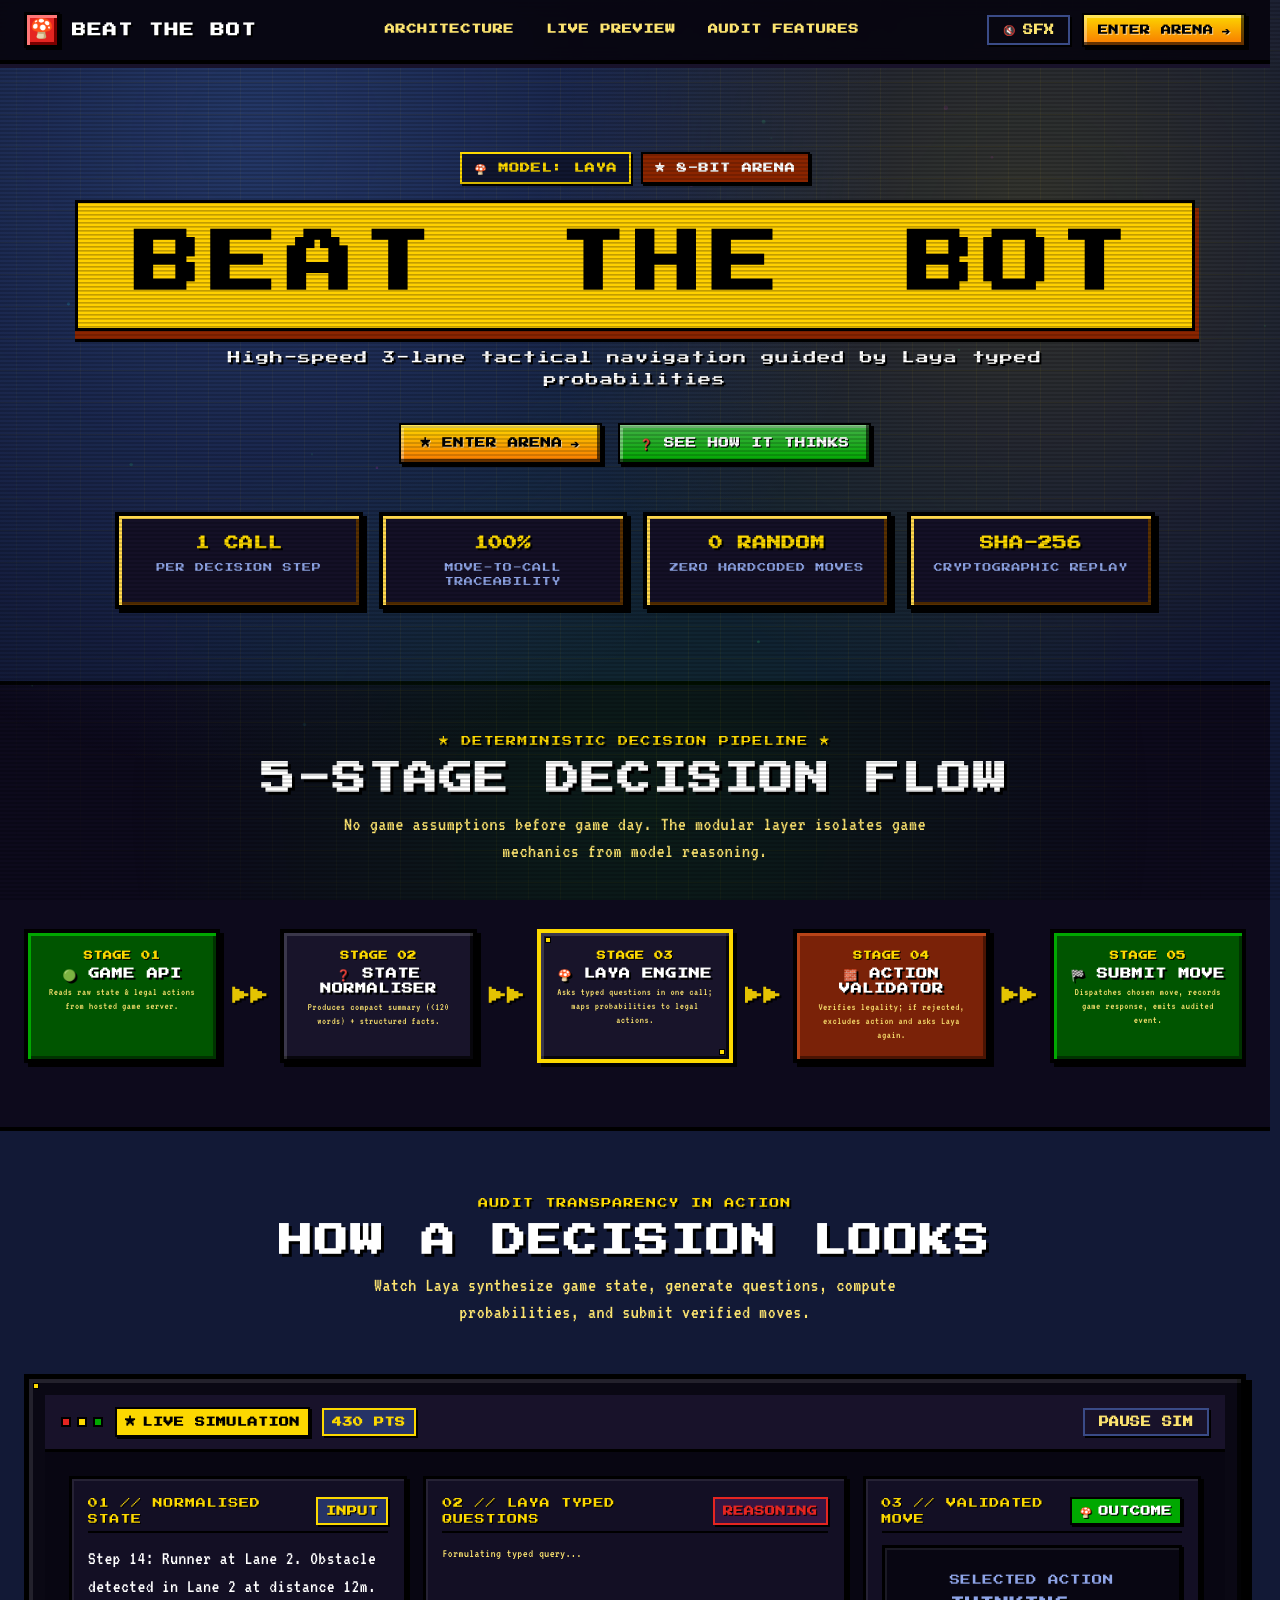
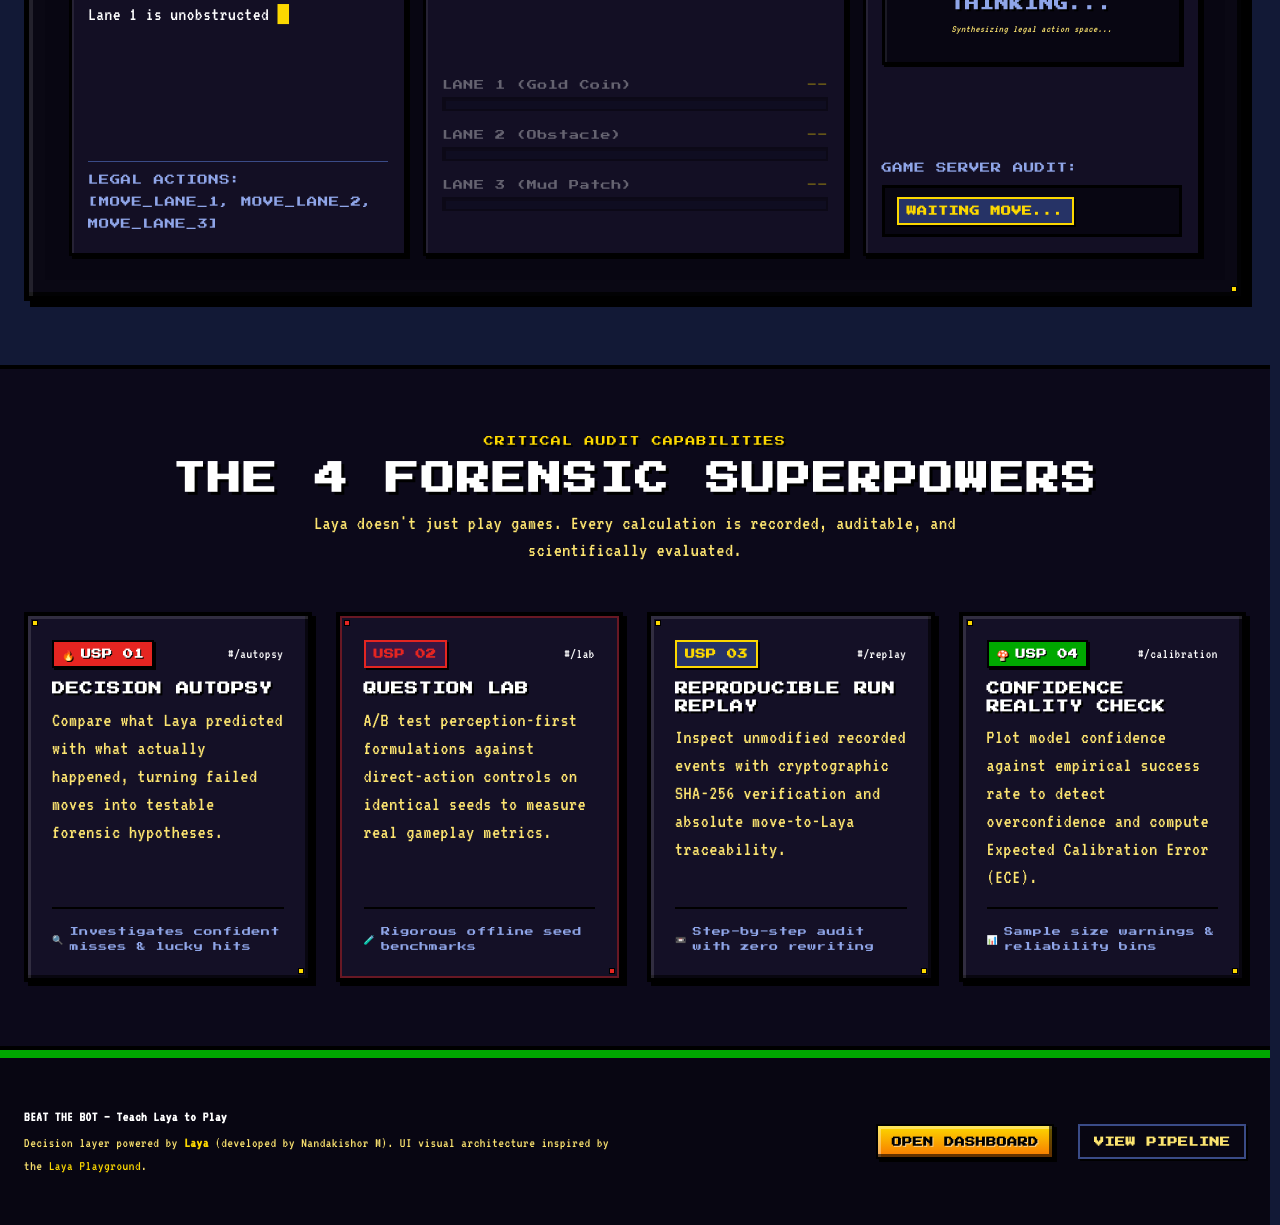
==== web/index.html @ 0389d8de "feat: add base styles, landing page layout, and visual effects for Genesis 2026 web UI" ====
<!DOCTYPE html>
<html lang="en">
<head>
  <meta charset="UTF-8">
  <meta name="viewport" content="width=device-width, initial-scale=1.0">
  <meta name="description" content="Beat the Bot: Teach Laya to play hosted games. Every move logged. Every decision visible. Deterministic audit layer for hackathon autonomous gaming.">
  <title>BEAT THE BOT — Teach Laya to Play</title>
  <link rel="stylesheet" href="css/tokens.css">
  <link rel="stylesheet" href="css/base.css">
  <link rel="stylesheet" href="css/components.css">
  <link rel="stylesheet" href="css/landing.css">
</head>
<body>
  <!-- Ambient Cyber Overlays -->
  <div class="bg-grid" aria-hidden="true"></div>
  <div class="bg-ambient" aria-hidden="true"></div>
  <div class="scanlines" aria-hidden="true"></div>

  <!-- Header / Navigation -->
  <header class="site-header">
    <div class="container nav-container">
      <a href="index.html" class="brand-logo" aria-label="Beat the Bot Home">
        <span class="brand-icon" aria-hidden="true">🍄</span>
        <span class="brand-title">BEAT THE BOT</span>
      </a>

      <nav aria-label="Main Navigation">
        <ul class="nav-links">
          <li><a href="#pipeline" class="nav-link">Architecture</a></li>
          <li><a href="#preview" class="nav-link">Live Preview</a></li>
          <li><a href="#usps" class="nav-link">Audit Features</a></li>
        </ul>
      </nav>

      <div style="display: flex; align-items: center; gap: var(--space-sm);">
        <button id="btn-sound-toggle-landing" class="btn btn-ghost btn-sm" aria-label="Toggle 8-bit sound" title="Toggle Mario 8-bit sound">
          <span id="sound-landing-icon">🔇</span>
          <span id="sound-landing-label">SFX</span>
        </button>
        <a href="dashboard.html" class="btn btn-primary btn-sm" id="btn-header-arena">
          <span>ENTER ARENA</span>
          <span aria-hidden="true">➔</span>
        </a>
      </div>
    </div>
  </header>

  <main>
    <!-- Hero Section -->
    <section class="hero container" aria-labelledby="hero-heading">
      <div class="hero-meta-badge">
        <span class="hero-badge hero-badge-model">🍄 MODEL: LAYA</span>
        <span class="hero-badge hero-badge-arena">★ 8-BIT ARENA</span>
      </div>

      <div class="hero-banner-wrapper">
        <h1 id="hero-heading" class="hero-title-banner">BEAT THE BOT</h1>
      </div>
      <p class="hero-tagline">
        High-speed 3-lane tactical navigation guided by Laya typed probabilities
      </p>

      <div class="hero-actions">
        <a href="dashboard.html" class="btn btn-primary btn-lg" id="btn-hero-arena">
          <span>★ ENTER ARENA</span>
          <span aria-hidden="true">➔</span>
        </a>
        <a href="#preview" class="btn btn-secondary btn-lg" id="btn-hero-preview">
          <span>❓ SEE HOW IT THINKS</span>
        </a>
      </div>

      <!-- Quick Stats Ticker -->
      <div class="stats-strip" aria-label="System Guarantees">
        <div class="stat-item">
          <div class="stat-value">1 CALL</div>
          <div class="stat-label">Per Decision Step</div>
        </div>
        <div class="stat-item">
          <div class="stat-value">100%</div>
          <div class="stat-label">Move-to-Call Traceability</div>
        </div>
        <div class="stat-item">
          <div class="stat-value">0 RANDOM</div>
          <div class="stat-label">Zero Hardcoded Moves</div>
        </div>
        <div class="stat-item">
          <div class="stat-value">SHA-256</div>
          <div class="stat-label">Cryptographic Replay</div>
        </div>
      </div>
    </section>

    <!-- Pipeline Strip Section -->
    <section id="pipeline" class="pipeline-section" aria-labelledby="pipeline-heading">
      <div class="container">
        <div class="section-header">
          <div class="section-tag">★ DETERMINISTIC DECISION PIPELINE ★</div>
          <h2 id="pipeline-heading" class="section-title">5-STAGE DECISION FLOW</h2>
          <p class="section-desc">
            No game assumptions before game day. The modular layer isolates game mechanics from model reasoning.
          </p>
        </div>

        <div class="pipeline-strip" role="list" aria-label="Pipeline Stages">
          <!-- Stage 1 -->
          <div class="pipeline-node card-pipe" role="listitem">
            <span class="pipeline-node-num">STAGE 01</span>
            <h3 class="pipeline-node-title">🟢 Game API</h3>
            <p class="pipeline-node-desc">Reads raw state &amp; legal actions from hosted game server.</p>
          </div>

          <div class="pipeline-arrow" aria-hidden="true">▶▶</div>

          <!-- Stage 2 -->
          <div class="pipeline-node" role="listitem">
            <span class="pipeline-node-num">STAGE 02</span>
            <h3 class="pipeline-node-title">❓ State Normaliser</h3>
            <p class="pipeline-node-desc">Produces compact summary (&lt;120 words) + structured facts.</p>
          </div>

          <div class="pipeline-arrow" aria-hidden="true">▶▶</div>

          <!-- Stage 3 -->
          <div class="pipeline-node hud-card" style="border-color: var(--mario-yellow);" role="listitem">
            <span class="pipeline-node-num" style="color: var(--mario-yellow);">STAGE 03</span>
            <h3 class="pipeline-node-title">🍄 Laya Engine</h3>
            <p class="pipeline-node-desc">Asks typed questions in one call; maps probabilities to legal actions.</p>
          </div>

          <div class="pipeline-arrow" aria-hidden="true">▶▶</div>

          <!-- Stage 4 -->
          <div class="pipeline-node card-brick" role="listitem">
            <span class="pipeline-node-num">STAGE 04</span>
            <h3 class="pipeline-node-title">🧱 Action Validator</h3>
            <p class="pipeline-node-desc">Verifies legality; if rejected, excludes action and asks Laya again.</p>
          </div>

          <div class="pipeline-arrow" aria-hidden="true">▶▶</div>

          <!-- Stage 5 -->
          <div class="pipeline-node card-pipe" role="listitem">
            <span class="pipeline-node-num">STAGE 05</span>
            <h3 class="pipeline-node-title">🏁 Submit Move</h3>
            <p class="pipeline-node-desc">Dispatches chosen move, records game response, emits audited event.</p>
          </div>
        </div>
      </div>
    </section>

    <!-- "How a Decision Looks" Preview Section -->
    <section id="preview" class="preview-section container" aria-labelledby="preview-heading">
      <div class="section-header">
        <div class="section-tag">AUDIT TRANSPARENCY IN ACTION</div>
        <h2 id="preview-heading" class="section-title">HOW A DECISION LOOKS</h2>
        <p class="section-desc">
          Watch Laya synthesize game state, generate questions, compute probabilities, and submit verified moves.
        </p>
      </div>

      <div class="preview-console hud-card">
        <!-- Top status bar -->
        <div class="preview-topbar">
          <div class="preview-indicators">
            <div class="console-dots" aria-hidden="true">
              <span class="console-dot red"></span>
              <span class="console-dot amber"></span>
              <span class="console-dot green"></span>
            </div>
            <span class="badge badge-live">LIVE SIMULATION</span>
            <span class="badge badge-cyan" id="sim-score-counter">430 PTS</span>
          </div>

          <button id="sim-play-pause-btn" class="btn btn-ghost btn-sm" aria-label="Toggle simulation playback">
            PAUSE SIM
          </button>
        </div>

        <!-- 3-Column Decision Viewer -->
        <div class="preview-grid">
          <!-- Col 1: State -->
          <div class="preview-col">
            <div class="preview-col-title">
              <span>01 // NORMALISED STATE</span>
              <span class="badge badge-cyan">INPUT</span>
            </div>
            <div id="sim-state-text" class="preview-state-text">
              Loading scenario facts...
            </div>
            <div style="margin-top: auto; padding-top: var(--space-xs); border-top: 1px solid var(--border-subtle);">
              <span style="font-size: var(--text-xs); color: var(--text-muted); font-family: var(--font-mono);">
                LEGAL ACTIONS: [MOVE_LANE_1, MOVE_LANE_2, MOVE_LANE_3]
              </span>
            </div>
          </div>

          <!-- Col 2: Questions & Probabilities -->
          <div class="preview-col">
            <div class="preview-col-title">
              <span>02 // LAYA TYPED QUESTIONS</span>
              <span class="badge" style="background: rgba(255, 61, 242, 0.15); color: var(--neon-magenta); border-color: var(--neon-magenta);">REASONING</span>
            </div>
            <div id="sim-question-area" class="preview-questions-area">
              <div style="color: var(--text-secondary); font-size: var(--text-sm);">
                Formulating typed query...
              </div>
            </div>
            <div id="sim-options-container" style="display: flex; flex-direction: column; gap: var(--space-xs); margin-top: auto;">
              <!-- Probability bars populated via fx.js -->
            </div>
          </div>

          <!-- Col 3: Selected Action & Outcome -->
          <div class="preview-col">
            <div class="preview-col-title">
              <span>03 // VALIDATED MOVE</span>
              <span class="badge badge-good">OUTCOME</span>
            </div>

            <div class="preview-action-box">
              <div style="font-size: var(--text-xs); color: var(--text-muted); font-family: var(--font-mono); margin-bottom: 4px;">
                SELECTED ACTION
              </div>
              <div id="sim-decision-name" class="preview-action-name">
                THINKING...
              </div>
              <div id="sim-reason-text" class="preview-reason">
                Awaiting model evaluation...
              </div>
            </div>

            <div style="margin-top: auto; display: flex; flex-direction: column; gap: var(--space-xs);">
              <div style="font-size: var(--text-xs); color: var(--text-muted); font-family: var(--font-mono);">
                GAME SERVER AUDIT:
              </div>
              <div id="sim-response-box" class="preview-response-box">
                <span class="badge badge-cyan">WAITING MOVE...</span>
              </div>
            </div>
          </div>
        </div>
      </div>
    </section>

    <!-- Required USPs Section (4 Distinct Cards) -->
    <section id="usps" class="usp-section container" aria-labelledby="usps-heading">
      <div class="section-header">
        <div class="section-tag">CRITICAL AUDIT CAPABILITIES</div>
        <h2 id="usps-heading" class="section-title">THE 4 FORENSIC SUPERPOWERS</h2>
        <p class="section-desc">
          Laya doesn't just play games. Every calculation is recorded, auditable, and scientifically evaluated.
        </p>
      </div>

      <div class="usp-grid">
        <!-- USP 1: Decision Autopsy -->
        <article class="hud-card card-interactive usp-card">
          <div class="usp-card-top">
            <div class="usp-badge-row">
              <span class="badge badge-bad">USP 01</span>
              <span class="kbd">#/autopsy</span>
            </div>
            <h3 class="usp-title">Decision Autopsy</h3>
            <p class="usp-sentence">
              Compare what Laya predicted with what actually happened, turning failed moves into testable forensic hypotheses.
            </p>
          </div>
          <div class="usp-card-footer">
            <span aria-hidden="true">🔍</span>
            <span>Investigates confident misses &amp; lucky hits</span>
          </div>
        </article>

        <!-- USP 2: Question Lab -->
        <article class="hud-card card-interactive usp-card card-magenta">
          <div class="usp-card-top">
            <div class="usp-badge-row">
              <span class="badge" style="background: rgba(255, 61, 242, 0.15); color: var(--neon-magenta); border-color: var(--neon-magenta);">USP 02</span>
              <span class="kbd">#/lab</span>
            </div>
            <h3 class="usp-title">Question Lab</h3>
            <p class="usp-sentence">
              A/B test perception-first formulations against direct-action controls on identical seeds to measure real gameplay metrics.
            </p>
          </div>
          <div class="usp-card-footer">
            <span aria-hidden="true">🧪</span>
            <span>Rigorous offline seed benchmarks</span>
          </div>
        </article>

        <!-- USP 3: Reproducible Run Replay -->
        <article class="hud-card card-interactive usp-card">
          <div class="usp-card-top">
            <div class="usp-badge-row">
              <span class="badge badge-cyan">USP 03</span>
              <span class="kbd">#/replay</span>
            </div>
            <h3 class="usp-title">Reproducible Run Replay</h3>
            <p class="usp-sentence">
              Inspect unmodified recorded events with cryptographic SHA-256 verification and absolute move-to-Laya traceability.
            </p>
          </div>
          <div class="usp-card-footer">
            <span aria-hidden="true">📼</span>
            <span>Step-by-step audit with zero rewriting</span>
          </div>
        </article>

        <!-- USP 4: Confidence Reality Check -->
        <article class="hud-card card-interactive usp-card">
          <div class="usp-card-top">
            <div class="usp-badge-row">
              <span class="badge badge-good">USP 04</span>
              <span class="kbd">#/calibration</span>
            </div>
            <h3 class="usp-title">Confidence Reality Check</h3>
            <p class="usp-sentence">
              Plot model confidence against empirical success rate to detect overconfidence and compute Expected Calibration Error (ECE).
            </p>
          </div>
          <div class="usp-card-footer">
            <span aria-hidden="true">📊</span>
            <span>Sample size warnings &amp; reliability bins</span>
          </div>
        </article>
      </div>
    </section>


  </main>

  <!-- Footer -->
  <footer class="site-footer">
    <div class="container footer-content">
      <div class="footer-credits">
        <p style="margin-bottom: 4px; color: var(--text-primary); font-weight: 600;">
          BEAT THE BOT — Teach Laya to Play
        </p>
        <p style="margin-bottom: 0;">
          Decision layer powered by <strong>Laya</strong> (developed by Nandakishor M). 
          UI visual architecture inspired by the <a href="https://brainfunctioncollapse.com/laya" target="_blank" rel="noopener noreferrer">Laya Playground</a>.
        </p>
      </div>

      <div class="footer-links">
        <a href="dashboard.html" class="btn btn-primary btn-sm">OPEN DASHBOARD</a>
        <a href="#pipeline" class="btn btn-ghost btn-sm">VIEW PIPELINE</a>
      </div>
    </div>
  </footer>

  <!-- Script: fx.js micro-animations and simulation -->
  <script type="module">
    import { initDecisionSimulator, initParticleBackground, triggerMarioCoinPop, triggerMarioBlockBump } from './js/fx.js';
    import { toggleSound, isSoundEnabled, playMarioJumpSound, playMarioCoinSound } from './js/sound.js';
    import { gameConfig } from './config.js';

    document.addEventListener('DOMContentLoaded', () => {
      // Mount capped, rAF ambient particles
      initParticleBackground('.bg-ambient');

      // Update hero tagline if customized in web/config.js
      if (gameConfig && gameConfig.gameTagline) {
        const tagline = document.querySelector('.hero-tagline');
        if (tagline) {
          tagline.textContent = gameConfig.gameTagline;
        }
      }

      // Landing Sound Toggle Button
      const soundBtn = document.getElementById('btn-sound-toggle-landing');
      const soundIcon = document.getElementById('sound-landing-icon');
      const soundLabel = document.getElementById('sound-landing-label');

      if (soundBtn) {
        function updateLandingSoundUI() {
          const enabled = isSoundEnabled();
          if (soundIcon) soundIcon.textContent = enabled ? '🔊' : '🔇';
          if (soundLabel) soundLabel.textContent = enabled ? 'SFX ON' : 'SFX';
          if (enabled) soundBtn.classList.add('sound-active');
          else soundBtn.classList.remove('sound-active');
        }
        updateLandingSoundUI();

        soundBtn.addEventListener('click', () => {
          const newState = toggleSound();
          updateLandingSoundUI();
          triggerMarioBlockBump(soundBtn);
          if (newState) {
            triggerMarioCoinPop(soundBtn, 'SFX ON!');
          }
        });
      }

      // Add Mario interactive effects on arena buttons
      const arenaButtons = document.querySelectorAll('#btn-header-arena, #btn-hero-arena');
      arenaButtons.forEach(btn => {
        btn.addEventListener('click', () => {
          playMarioJumpSound();
          triggerMarioCoinPop(btn, 'LET\'S A GO!');
        });
      });

      // Interactive Mario Question & Brick Blocks
      document.querySelectorAll('.stat-item, .pipeline-node').forEach(block => {
        block.style.cursor = 'pointer';
        block.addEventListener('click', () => {
          triggerMarioBlockBump(block);
          triggerMarioCoinPop(block, '+10');
          playMarioCoinSound();
        });
      });

      initDecisionSimulator({
        stateEl: document.getElementById('sim-state-text'),
        questionEl: document.getElementById('sim-question-area'),
        optionsContainer: document.getElementById('sim-options-container'),
        decisionEl: document.getElementById('sim-decision-name'),
        reasonEl: document.getElementById('sim-reason-text'),
        responseEl: document.getElementById('sim-response-box'),
        scoreEl: document.getElementById('sim-score-counter'),
        playPauseBtn: document.getElementById('sim-play-pause-btn')
      });
    });
  </script>
</body>
</html>
---- web/css/tokens.css ----
/* ==========================================================================
   BEAT THE BOT — MARIO RETRO ARCADE DESIGN TOKENS (tokens.css)
   Inspired by Super Mario Bros, 8-Bit NES Arcade, & Pixel Art UI
   ========================================================================== */

@import url('https://fonts.googleapis.com/css2?family=Press+Start+2P&family=VT323&family=Silkscreen:wght@400;700&family=JetBrains+Mono:wght@400;700&display=swap');

:root {
  /* --- Super Mario Iconic World Colors --- */
  --mario-sky: #5c94fc;             /* Classic World 1-1 Sky Blue */
  --mario-sky-dark: #1e2e6b;        /* Night Castle Sky */
  --mario-red: #e52521;             /* Mario Cap & Fire Flower */
  --mario-yellow: #fcd800;          /* Super Star & Gold Coin */
  --mario-yellow-dark: #d89800;     /* Deep Coin Shadow */
  --mario-green: #00a800;           /* Warp Pipe & 1-UP Mushroom */
  --mario-green-bright: #43b047;    /* Bright Grass Green */
  --mario-brick: #b84418;           /* Breakable Brick Block */
  --mario-brick-dark: #702800;      /* Brick Outline */
  --mario-orange: #f87800;          /* Question [?] Block Gold */
  --mario-cloud: #ffffff;           /* Puffy Pixel Cloud */
  --mario-dirt: #885418;            /* Underground Soil */
  --mario-dirt-dark: #482c0c;       /* Soil Outline */

  /* --- Primary Arcade Palette (Dark Blue NES Night Mode) --- */
  --bg-primary: #121936;            /* Deep NES Night Sky */
  --bg-secondary: #0c1126;          /* Darker World Grid */
  --bg-panel: #1b254d;              /* Retro HUD Blue Box */
  --bg-panel-elevated: #263366;     /* Elevated Question Panel */
  --bg-panel-translucent: rgba(27, 37, 77, 0.94);
  --bg-card-hover: #324385;

  /* --- Mapped Accent Tokens (Drop-in compatibility with HUD) --- */
  --neon-cyan: #fcd800;             /* Mapped to Super Star Gold */
  --neon-cyan-dim: #b89800;
  --neon-cyan-glow: rgba(252, 216, 0, 0.45);
  --neon-cyan-soft: rgba(252, 216, 0, 0.16);

  --neon-magenta: #e52521;          /* Mapped to Mario Red */
  --neon-magenta-dim: #9e120f;
  --neon-magenta-glow: rgba(229, 37, 33, 0.45);
  --neon-magenta-soft: rgba(229, 37, 33, 0.16);

  --neon-green: #00a800;            /* Mapped to 1-UP / Warp Pipe Green */
  --neon-green-dim: #006b00;
  --neon-green-glow: rgba(0, 168, 0, 0.45);
  --neon-green-soft: rgba(0, 168, 0, 0.16);

  --amber: #f87800;                 /* Mapped to Question Block Orange */
  --amber-dim: #b35200;
  --amber-glow: rgba(248, 120, 0, 0.45);
  --amber-soft: rgba(248, 120, 0, 0.18);

  --red: #d82800;                   /* Mapped to Hazard / Lava Red */
  --red-dim: #8a1500;
  --red-glow: rgba(216, 40, 0, 0.45);
  --red-soft: rgba(216, 40, 0, 0.18);

  /* --- Typography Colors --- */
  --text-primary: #ffffff;
  --text-secondary: #fce470;        /* Light Coin Gold */
  --text-muted: #8fa5e8;          /* Muted Sky Blue */
  --text-dim: #54689e;
  --text-inverse: #000000;

  /* --- Pixel Borders (Stepped Hard Shadows, No Blur) --- */
  --border-subtle: #3a4b87;
  --border-medium: #fcd800;         /* Gold Pixel Trim */
  --border-bright: #ffffff;
  --border-magenta-subtle: #e52521;
  --border-magenta-bright: #ff6860;

  /* --- 8-Bit Pixel Typography --- */
  --font-heading: 'Press Start 2P', 'Silkscreen', monospace;
  --font-body: 'VT323', 'Silkscreen', monospace;
  --font-mono: 'Press Start 2P', 'VT323', monospace;

  --text-xs: 0.65rem;     /* 10px in pixel font */
  --text-sm: 0.75rem;     /* 12px */
  --text-base: 0.875rem;  /* 14px */
  --text-lg: 1.125rem;    /* 18px */
  --text-xl: 1.35rem;     /* 22px */
  --text-2xl: 1.75rem;    /* 28px */
  --text-3xl: 2.25rem;    /* 36px */
  --text-4xl: 3rem;       /* 48px */

  /* --- Pixel Shadow System (Crisp Stepped Bevels) --- */
  --pixel-border: 0 0 0 3px #000, 0 0 0 6px #fcd800;
  --pixel-border-sm: 0 0 0 2px #000, 0 0 0 4px #fcd800;
  --pixel-border-brick: 0 0 0 3px #000, 0 0 0 6px #b84418;
  --pixel-border-pipe: 0 0 0 3px #000, 0 0 0 6px #00a800;
  --pixel-box-shadow: 4px 4px 0 #000;
  --pixel-text-shadow: 2px 2px 0 #000, 3px 3px 0 #000;

  --shadow-card: 4px 4px 0 #000, 8px 8px 0 rgba(0, 0, 0, 0.6);
  --shadow-card-elevated: 6px 6px 0 #000, 10px 10px 0 rgba(252, 216, 0, 0.3);

  --radius-xs: 0px;
  --radius-sm: 0px;
  --radius-md: 0px;
  --radius-lg: 0px;
  --radius-xl: 0px;
  --radius-full: 0px;

  /* --- Spacing Scale --- */
  --space-2xs: 4px;
  --space-xs: 8px;
  --space-sm: 12px;
  --space-md: 16px;
  --space-lg: 24px;
  --space-xl: 32px;
  --space-2xl: 48px;
  --space-3xl: 64px;
  --space-4xl: 96px;

  /* --- Transitions & Timing --- */
  --transition-fast: 120ms steps(3);
  --transition-normal: 220ms steps(5);
  --transition-slow: 400ms steps(8);

  /* --- Z-index Scale --- */
  --z-base: 1;
  --z-elevated: 10;
  --z-overlay: 100;
  --z-modal: 1000;
  --z-notification: 9999;
}
---- web/css/base.css ----
/* ==========================================================================
   BEAT THE BOT — BASE STYLES & RETRO MARIO PIXEL LAYOUT (base.css)
   ========================================================================== */

*, *::before, *::after {
  box-sizing: border-box;
  margin: 0;
  padding: 0;
  image-rendering: pixelated;
}

html {
  font-size: 16px;
  scroll-behavior: auto;
  overflow-y: scroll;
  scrollbar-gutter: stable;
  overflow-anchor: auto;
  background-color: var(--bg-primary);
  color: var(--text-primary);
  font-family: var(--font-body);
  text-rendering: geometricPrecision;
  -webkit-font-smoothing: none;
  -moz-osx-font-smoothing: none;
}

body {
  min-height: 100vh;
  background-color: var(--bg-primary);
  color: var(--text-primary);
  font-size: var(--text-base);
  line-height: 1.6;
  overflow-x: hidden;
  position: relative;
  letter-spacing: 0.04em;
}

/* --- Accessibility Focus States --- */
:focus-visible {
  outline: 3px solid var(--neon-cyan);
  outline-offset: 3px;
  box-shadow: 0 0 0 5px #000;
}

/* --- Retro Mario 8-Bit Typography Defaults --- */
h1, h2, h3, h4, h5, h6 {
  font-family: var(--font-heading);
  text-transform: uppercase;
  letter-spacing: 0.06em;
  font-weight: 700;
  line-height: 1.35;
  color: var(--text-primary);
  text-shadow: 2px 2px 0 #000, 4px 4px 0 #000;
}

h1 {
  font-size: clamp(1.4rem, 4vw, var(--text-3xl));
  color: var(--mario-yellow);
}

h2 {
  font-size: clamp(1.15rem, 2.8vw, var(--text-2xl));
  color: #ffffff;
}

h3 {
  font-size: clamp(0.95rem, 2vw, var(--text-xl));
  color: var(--mario-yellow);
}

h4 {
  font-size: var(--text-lg);
  color: #ffffff;
}

/* Mario 3D Gradient Banner (Inspired by "YOU WIN!" Reference) */
.mario-title-3d {
  display: inline-block;
  background: linear-gradient(180deg, #fce470 0%, #fcd800 35%, #f87800 65%, #b84418 100%);
  -webkit-background-clip: text;
  -webkit-text-fill-color: transparent;
  color: var(--mario-yellow);
  font-family: var(--font-heading);
  font-weight: 900;
  filter: drop-shadow(3px 3px 0 #000) drop-shadow(5px 5px 0 #481800);
}

p {
  color: var(--text-secondary);
  font-size: var(--text-base);
  margin-bottom: var(--space-sm);
  line-height: 1.6;
}

a {
  color: var(--mario-yellow);
  text-decoration: none;
  transition: color var(--transition-fast);
}

a:hover {
  color: #ffffff;
  text-shadow: 2px 2px 0 #000;
}

strong, b {
  color: var(--mario-yellow);
  font-weight: 700;
}

code, pre, .mono {
  font-family: var(--font-mono);
  font-size: 0.85em;
  color: var(--mario-yellow);
}

/* --- Mario 8-Bit Pixel Grid & Starry Sky Background --- */
.bg-grid {
  position: fixed;
  inset: 0;
  pointer-events: none;
  z-index: 0;
  background-image: 
    linear-gradient(to right, rgba(252, 216, 0, 0.05) 1px, transparent 1px),
    linear-gradient(to bottom, rgba(252, 216, 0, 0.05) 1px, transparent 1px);
  background-size: 32px 32px;
  background-position: center center;
  mask-image: radial-gradient(circle at 50% 30%, black 60%, transparent 95%);
  -webkit-mask-image: radial-gradient(circle at 50% 30%, black 60%, transparent 95%);
}

/* Twinkling Pixel Stars Overlay */
.bg-ambient {
  position: fixed;
  inset: 0;
  pointer-events: none;
  z-index: 0;
  background: 
    radial-gradient(circle at 20% 15%, rgba(92, 148, 252, 0.25) 0%, transparent 50%),
    radial-gradient(circle at 80% 25%, rgba(252, 216, 0, 0.15) 0%, transparent 40%),
    radial-gradient(circle at 50% 90%, rgba(0, 168, 0, 0.12) 0%, transparent 50%);
}

/* Subtle 8-Bit Arcade CRT Scanline Overlay */
.scanlines {
  position: fixed;
  inset: 0;
  pointer-events: none;
  z-index: var(--z-overlay);
  background: linear-gradient(
    rgba(18, 25, 54, 0) 50%, 
    rgba(0, 0, 0, 0.35) 50%
  );
  background-size: 100% 4px;
  opacity: 0.45;
}

/* --- 8-Bit Stepped Pixel Scrollbar --- */
::-webkit-scrollbar {
  width: 10px;
  height: 10px;
}

::-webkit-scrollbar-track {
  background: var(--bg-primary);
  border: 2px solid #000;
}

::-webkit-scrollbar-thumb {
  background: var(--mario-orange);
  border: 2px solid #000;
  box-shadow: inset -2px -2px 0 #b84418, inset 2px 2px 0 #fce470;
}

::-webkit-scrollbar-thumb:hover {
  background: var(--mario-yellow);
}

/* --- Selection Color --- */
::selection {
  background: var(--mario-yellow);
  color: #000;
  text-shadow: none;
}

/* --- Layout Wrappers --- */
.container {
  width: 100%;
  max-width: 1320px;
  margin-inline: auto;
  padding-inline: var(--space-lg);
  position: relative;
  z-index: 1;
}

.section {
  padding-block: var(--space-2xl);
  position: relative;
  z-index: 1;
}

/* --- Reduced Motion Compliance --- */
@media (prefers-reduced-motion: reduce) {
  *, *::before, *::after {
    animation-duration: 0.01ms !important;
    animation-iteration-count: 1 !important;
    transition-duration: 0.01ms !important;
    scroll-behavior: auto !important;
  }
}
---- web/css/components.css ----
/* ==========================================================================
   BEAT THE BOT — MARIO RETRO ARCADE COMPONENTS (components.css)
   Pixel Art Boxes, Chunky 3D Arcade Buttons, Coin Meters, & Badges
   ========================================================================== */

/* --- 1. Mario Pixel HUD Card (.hud-card) --- */
.hud-card {
  position: relative;
  background-color: var(--bg-panel);
  border: 3px solid #000;
  border-radius: 0;
  padding: var(--space-md);
  box-shadow: 4px 4px 0 #000, inset 0 0 0 2px rgba(252, 216, 0, 0.25);
  transition: transform var(--transition-fast), box-shadow var(--transition-fast);
}

.hud-card:hover {
  box-shadow: 4px 4px 0 #000, inset 0 0 0 2px var(--mario-yellow);
}

/* Pixel Corner Studs */
.hud-card::before,
.hud-card::after {
  content: '';
  position: absolute;
  width: 6px;
  height: 6px;
  background: var(--mario-yellow);
  border: 1px solid #000;
  pointer-events: none;
}

.hud-card::before {
  top: 4px;
  left: 4px;
}

.hud-card::after {
  bottom: 4px;
  right: 4px;
}

/* Mario Brick & Fire Variant */
.hud-card.card-magenta {
  box-shadow: 4px 4px 0 #000, inset 0 0 0 2px rgba(229, 37, 33, 0.4);
}

.hud-card.card-magenta::before,
.hud-card.card-magenta::after {
  background: var(--mario-red);
}

.hud-card.card-magenta:hover {
  box-shadow: 4px 4px 0 #000, inset 0 0 0 2px var(--mario-red);
}

/* Interactive Card Bump */
.hud-card.card-interactive {
  cursor: pointer;
}

.hud-card.card-interactive:hover {
  transform: translateY(-3px);
  box-shadow: 4px 7px 0 #000, inset 0 0 0 2px var(--mario-yellow);
}

.hud-card.card-interactive:active {
  transform: translate(2px, 2px);
  box-shadow: 2px 2px 0 #000;
}

/* --- 2. Chunky 3D Arcade Buttons (.btn, .btn-primary, etc.) --- */
.btn {
  display: inline-flex;
  align-items: center;
  justify-content: center;
  gap: var(--space-xs);
  padding: 0.65rem 1.25rem;
  font-family: var(--font-heading);
  font-size: var(--text-xs);
  font-weight: 700;
  text-transform: uppercase;
  letter-spacing: 0.05em;
  text-decoration: none;
  cursor: pointer;
  border: 2px solid #000;
  background: var(--bg-panel-elevated);
  color: #ffffff;
  border-radius: 0;
  position: relative;
  box-shadow: 
    inset -3px -3px 0 0 rgba(0, 0, 0, 0.6), 
    inset 3px 3px 0 0 rgba(255, 255, 255, 0.35), 
    3px 3px 0 0 #000;
  transition: all var(--transition-fast);
  user-select: none;
}

.btn:hover {
  color: var(--mario-yellow);
  background: var(--bg-card-hover);
  transform: translateY(-2px);
  box-shadow: 
    inset -3px -3px 0 0 rgba(0, 0, 0, 0.6), 
    inset 3px 3px 0 0 rgba(255, 255, 255, 0.5), 
    3px 5px 0 0 #000;
}

.btn:active {
  transform: translate(3px, 3px);
  box-shadow: 
    inset 3px 3px 0 0 #000, 
    0 0 0 0 #000;
}

/* Primary Button (Super Star Gold / Question Block) */
.btn-primary {
  background: linear-gradient(180deg, #fcd800 0%, #f87800 100%);
  color: #000;
  text-shadow: 1px 1px 0 rgba(255, 255, 255, 0.6);
  border-color: #000;
}

.btn-primary:hover {
  background: linear-gradient(180deg, #fff080 0%, #fcd800 100%);
  color: #000;
}

/* Secondary Button (Warp Pipe Green) */
.btn-secondary {
  background: linear-gradient(180deg, #43b047 0%, #00a800 100%);
  color: #fff;
  text-shadow: 1px 1px 0 #000;
}

.btn-secondary:hover {
  background: linear-gradient(180deg, #62d866 0%, #00a800 100%);
  color: #fff;
}

/* Ghost Button (Retro Arcade Blue Border) */
.btn-ghost {
  background: transparent;
  border: 2px solid var(--border-subtle);
  color: var(--text-secondary);
  box-shadow: 2px 2px 0 #000;
}

.btn-ghost:hover {
  border-color: var(--mario-yellow);
  color: var(--mario-yellow);
  background: rgba(252, 216, 0, 0.1);
}

.btn-sm {
  padding: 0.45rem 0.85rem;
  font-size: 10px;
}

/* --- 3. Mario Badges & Status Chips (.badge) --- */
.badge {
  display: inline-flex;
  align-items: center;
  gap: 6px;
  padding: 4px 8px;
  font-family: var(--font-heading);
  font-size: 10px;
  font-weight: 700;
  text-transform: uppercase;
  letter-spacing: 0.05em;
  border-radius: 0;
  border: 2px solid #000;
  background: var(--bg-panel-elevated);
  color: var(--text-primary);
  box-shadow: 2px 2px 0 #000;
}

/* Live Super Star Flashing Badge */
.badge-live {
  background: var(--mario-yellow);
  color: #000;
  border-color: #000;
  animation: marioStarFlash 1.2s infinite;
}

@keyframes marioStarFlash {
  0%, 100% { background: var(--mario-yellow); color: #000; }
  50% { background: #ffffff; color: #000; }
}

.badge-live::before {
  content: '★';
  font-size: 11px;
}

/* Good Move / 1-UP Green */
.badge-good {
  background: var(--mario-green);
  color: #ffffff;
  text-shadow: 1px 1px 0 #000;
}

.badge-good::before {
  content: '🍄';
  font-size: 10px;
}

/* Bad Move / Fire Damage */
.badge-bad {
  background: var(--mario-red);
  color: #ffffff;
  text-shadow: 1px 1px 0 #000;
}

.badge-bad::before {
  content: '🔥';
  font-size: 10px;
}

/* Illegal / Question Block Retry */
.badge-illegal {
  background: var(--mario-orange);
  color: #000;
}

.badge-illegal::before {
  content: '❓';
  font-size: 10px;
}

.badge-cyan {
  background: var(--bg-panel-elevated);
  border-color: var(--mario-yellow);
  color: var(--mario-yellow);
}

.badge-demo {
  background: var(--mario-brick);
  color: #fff;
}

/* --- 4. Retro Segmented Coin Probability Bar (.prob-bar) --- */
.prob-bar {
  margin-bottom: var(--space-xs);
}

.prob-bar-header {
  display: flex;
  justify-content: space-between;
  align-items: center;
  font-family: var(--font-heading);
  font-size: 10px;
  margin-bottom: 4px;
}

.prob-bar-label {
  color: var(--text-primary);
}

.prob-bar-val {
  color: var(--mario-yellow);
  font-weight: 700;
}

.prob-bar-track {
  width: 100%;
  height: 14px;
  background: #080c1d;
  border: 2px solid #000;
  box-shadow: inset 2px 2px 0 rgba(0, 0, 0, 0.8);
  position: relative;
  overflow: hidden;
}

.prob-bar-fill {
  height: 100%;
  background: linear-gradient(90deg, #f87800 0%, #fcd800 100%);
  border-right: 2px solid #000;
  transition: width 400ms steps(8);
  position: relative;
}

/* Pixel notch pattern on fill */
.prob-bar-fill::after {
  content: '';
  position: absolute;
  inset: 0;
  background-image: linear-gradient(to right, rgba(0, 0, 0, 0.35) 2px, transparent 2px);
  background-size: 8px 100%;
}

.prob-bar.winner .prob-bar-fill {
  background: linear-gradient(90deg, #00a800 0%, #fcd800 100%);
}

.prob-bar.winner .prob-bar-label {
  color: var(--mario-yellow);
}

/* --- 5. Mario Question Card (.question-card) --- */
.question-card {
  background: var(--bg-panel-elevated);
  border: 2px solid #000;
  padding: var(--space-sm);
  margin-bottom: var(--space-sm);
  box-shadow: 3px 3px 0 #000;
}

.question-card-header {
  display: flex;
  justify-content: space-between;
  align-items: center;
  border-bottom: 2px solid #000;
  padding-bottom: 6px;
  margin-bottom: 8px;
}

.question-text {
  font-family: var(--font-body);
  font-size: var(--text-sm);
  color: #ffffff;
  margin-bottom: 8px;
  line-height: 1.4;
}

.option-row {
  margin-bottom: 6px;
}

.option-meta {
  display: flex;
  justify-content: space-between;
  align-items: center;
  font-size: 10px;
  font-family: var(--font-heading);
  margin-bottom: 2px;
}

.option-row.is-winner .option-label {
  color: var(--mario-yellow);
}

.option-row.is-winner .option-prob {
  color: var(--mario-yellow);
  font-weight: 700;
}

/* --- 6. Mario Micro-Interactions & Coin Pop Animations --- */
.mario-coin-pop {
  display: inline-block;
  animation: coinPopJump 0.6s steps(6) forwards;
}

@keyframes coinPopJump {
  0% { transform: translateY(0); opacity: 1; }
  50% { transform: translateY(-24px); opacity: 1; }
  100% { transform: translateY(-36px); opacity: 0; }
}

.mario-block-bump {
  animation: blockBump 0.22s steps(4) forwards;
}

@keyframes blockBump {
  0% { transform: translateY(0); }
  50% { transform: translateY(-6px); }
  100% { transform: translateY(0); }
}

/* Chip */
.chip {
  display: inline-flex;
  align-items: center;
  padding: 4px 8px;
  font-size: 10px;
  font-family: var(--font-heading);
  border: 2px solid #000;
  background: var(--bg-panel-elevated);
  box-shadow: 2px 2px 0 #000;
}

.chip-active {
  background: var(--mario-green);
  color: #fff;
}
---- web/css/landing.css ----
/* ==========================================================================
   BEAT THE BOT — LANDING PAGE RETRO MARIO 8-BIT STYLES (landing.css)
   Directly inspired by Super Mario Bros & Retro Arcade aesthetics:
     - 3D Chunky Gradient Typography ("YOU WIN!" Reference Style)
     - Question Blocks [?], Brick Blocks, Green Warp Pipes
     - 8-Bit Pixel Borders, Gold Coins, Pixel Ground Turf
   ========================================================================== */

/* --- Top Navigation Header --- */
.site-header {
  position: sticky;
  top: 0;
  z-index: var(--z-overlay);
  background: rgba(8, 6, 16, 0.95);
  backdrop-filter: blur(8px);
  -webkit-backdrop-filter: blur(8px);
  border-bottom: 4px solid #000;
  box-shadow: 0 4px 0 #18122a;
  padding-block: var(--space-sm);
}

.nav-container {
  display: flex;
  justify-content: space-between;
  align-items: center;
}

.brand-logo {
  display: flex;
  align-items: center;
  gap: var(--space-sm);
  text-decoration: none;
}

.brand-icon {
  width: 36px;
  height: 36px;
  background: var(--mario-red);
  border: 3px solid #000;
  box-shadow: inset 3px 3px 0 #ff7777, inset -3px -3px 0 #7a0000, 2px 2px 0 #000;
  display: flex;
  align-items: center;
  justify-content: center;
  font-size: 1.2rem;
}

.brand-title {
  font-family: var(--font-heading);
  font-size: 14px;
  font-weight: 900;
  letter-spacing: 0.1em;
  color: #fff;
  text-shadow: 2px 2px 0 #000;
}

.nav-links {
  display: flex;
  align-items: center;
  gap: var(--space-md);
  list-style: none;
}

.nav-link {
  font-family: var(--font-heading);
  font-size: 10px;
  font-weight: 700;
  letter-spacing: 0.08em;
  text-transform: uppercase;
  color: var(--text-secondary);
  transition: color var(--transition-fast);
  padding: 6px 8px;
}

.nav-link:hover {
  color: var(--mario-yellow);
  text-shadow: 2px 2px 0 #000;
}

/* --- Hero Section --- */
.hero {
  padding-top: clamp(3rem, 7vw, 5.5rem);
  padding-bottom: clamp(3rem, 6vw, 4.5rem);
  text-align: center;
  position: relative;
}

.hero-meta-badge {
  margin-bottom: var(--space-md);
  display: inline-flex;
  align-items: center;
  justify-content: center;
  gap: 10px;
}

.hero-badge {
  display: inline-flex;
  align-items: center;
  gap: 6px;
  padding: 6px 12px;
  font-family: var(--font-heading);
  font-size: 10px;
  font-weight: 700;
  letter-spacing: 0.08em;
  text-transform: uppercase;
}

.hero-badge-model {
  background: #10162f;
  border: 2px solid var(--mario-yellow);
  color: var(--mario-yellow);
  box-shadow: 2px 2px 0 #000;
}

.hero-badge-arena {
  background: #8b2500;
  border: 2px solid #000;
  color: #ffffff;
  box-shadow: 2px 2px 0 #000;
}

/* 8-Bit Pixel Yellow Banner matching user screenshot */
.hero-banner-wrapper {
  display: flex;
  justify-content: center;
  margin-bottom: var(--space-md);
  padding-inline: var(--space-sm);
}

.hero-title-banner {
  display: inline-block;
  background: #ffd000;
  background-image: repeating-linear-gradient(
    to bottom,
    #ffd000 0px,
    #ffd000 3px,
    #e8ba00 3px,
    #e8ba00 4px
  );
  border: 3px solid #000000;
  color: #000000 !important;
  -webkit-text-fill-color: #000000 !important;
  font-family: var(--font-heading) !important;
  font-size: clamp(1.8rem, 5.2vw, 4.2rem);
  font-weight: 900;
  letter-spacing: clamp(4px, 1.2vw, 10px);
  word-spacing: clamp(16px, 3.5vw, 42px);
  padding: clamp(14px, 2.5vw, 24px) clamp(24px, 4.5vw, 56px);
  text-transform: uppercase;
  text-align: center;
  line-height: 1.15;
  margin: 0;
  text-shadow: none !important;
  box-shadow: 0 8px 0 0 #8b2500, 0 11px 0 0 #000000, 4px 8px 0 0 #8b2500, 4px 11px 0 0 #000000;
}

.hero-tagline {
  font-family: var(--font-heading);
  font-size: clamp(10px, 1.3vw, 13px);
  color: #ffffff;
  max-width: 860px;
  margin-inline: auto;
  margin-top: var(--space-sm);
  margin-bottom: var(--space-xl);
  line-height: 1.7;
  letter-spacing: 0.08em;
  text-shadow: 1px 1px 0 #000, 2px 2px 0 #000;
}

.hero-actions {
  display: flex;
  align-items: center;
  justify-content: center;
  gap: var(--space-md);
  flex-wrap: wrap;
  margin-bottom: var(--space-2xl);
}

/* Quick Stats Bar — 8-Bit Question Blocks */
.stats-strip {
  display: grid;
  grid-template-columns: repeat(auto-fit, minmax(210px, 1fr));
  gap: var(--space-md);
  max-width: 1040px;
  margin-inline: auto;
}

.stat-item {
  background: #141026;
  border: 4px solid #000;
  box-shadow: inset 3px 3px 0 #ffd84d, inset -3px -3px 0 #593000, 4px 4px 0 #000;
  padding: var(--space-md);
  text-align: center;
  position: relative;
}

.stat-item:hover {
  transform: translateY(-2px);
  box-shadow: inset 3px 3px 0 #ffd84d, inset -3px -3px 0 #593000, 6px 6px 0 #000;
}

.stat-value {
  font-family: var(--font-heading);
  font-size: 14px;
  font-weight: 800;
  color: var(--mario-yellow);
  text-shadow: 2px 2px 0 #000;
  margin-bottom: 6px;
}

.stat-label {
  font-family: var(--font-heading);
  font-size: 9px;
  color: var(--text-muted);
  text-transform: uppercase;
  letter-spacing: 0.08em;
}

/* --- Pipeline Strip --- */
.pipeline-section {
  padding-block: var(--space-2xl);
  background: #0d0a1c;
  border-top: 4px solid #000;
  border-bottom: 4px solid #000;
}

.section-header {
  text-align: center;
  margin-bottom: var(--space-2xl);
}

.section-tag {
  font-family: var(--font-heading);
  font-size: 10px;
  color: var(--mario-yellow);
  letter-spacing: 0.12em;
  text-transform: uppercase;
  margin-bottom: var(--space-xs);
  text-shadow: 2px 2px 0 #000;
}

.section-title {
  font-family: var(--font-heading);
  font-size: clamp(1.4rem, 3.5vw, 2.1rem);
  color: #fff;
  text-shadow: 3px 3px 0 #000;
  margin-bottom: var(--space-xs);
}

.section-desc {
  max-width: 650px;
  margin-inline: auto;
  font-family: var(--font-subheading);
  font-size: 1.25rem;
  color: var(--text-secondary);
  line-height: 1.35;
}

.pipeline-strip {
  display: flex;
  align-items: stretch;
  justify-content: space-between;
  gap: var(--space-sm);
  position: relative;
  overflow-x: auto;
  padding-block: var(--space-md);
}

.pipeline-node {
  flex: 1;
  min-width: 190px;
  background: #18142a;
  border: 4px solid #000;
  box-shadow: inset 3px 3px 0 rgba(255, 255, 255, 0.15), inset -3px -3px 0 rgba(0, 0, 0, 0.7), 4px 4px 0 #000;
  padding: var(--space-md);
  position: relative;
  text-align: center;
  transition: transform var(--transition-fast);
}

.pipeline-node:hover {
  transform: translateY(-4px);
  box-shadow: inset 3px 3px 0 rgba(255, 255, 255, 0.25), inset -3px -3px 0 rgba(0, 0, 0, 0.7), 6px 6px 0 #000;
}

.pipeline-node.card-pipe {
  background: #005500;
  border-color: #000;
  box-shadow: inset 3px 3px 0 #00a800, inset -3px -3px 0 #003300, 4px 4px 0 #000;
}

.pipeline-node.card-brick {
  background: #7a2208;
  border-color: #000;
  box-shadow: inset 3px 3px 0 #b84418, inset -3px -3px 0 #4a1403, 4px 4px 0 #000;
}

.pipeline-node-num {
  font-family: var(--font-heading);
  font-size: 9px;
  color: var(--mario-yellow);
  font-weight: 700;
  display: block;
  margin-bottom: var(--space-2xs);
  text-shadow: 1px 1px 0 #000;
}

.pipeline-node-title {
  font-family: var(--font-heading);
  font-size: 11px;
  color: #fff;
  font-weight: 700;
  margin-bottom: var(--space-2xs);
  text-shadow: 2px 2px 0 #000;
}

.pipeline-node-desc {
  font-family: var(--font-body);
  font-size: var(--text-xs);
  color: var(--text-secondary);
  line-height: 1.35;
  margin-bottom: 0;
}

.pipeline-arrow {
  color: var(--mario-yellow);
  font-family: var(--font-heading);
  font-size: 1.1rem;
  font-weight: 900;
  text-shadow: 2px 2px 0 #000;
  opacity: 0.9;
  flex-shrink: 0;
  align-self: center;
  animation: pulseArrow 1.2s steps(2) infinite;
}

@keyframes pulseArrow {
  0%, 100% { transform: translateX(0); }
  50% { transform: translateX(4px); }
}

/* --- "How a Decision Looks" Preview Section --- */
.preview-section {
  padding-block: var(--space-3xl);
}

.preview-console {
  background: #0a0814;
  border: 5px solid #000;
  box-shadow: inset 4px 4px 0 rgba(255, 255, 255, 0.1), inset -4px -4px 0 rgba(0, 0, 0, 0.8), 6px 6px 0 #000;
  position: relative;
  overflow: hidden;
  contain: layout;
  overflow-anchor: none;
}

.preview-topbar {
  display: flex;
  justify-content: space-between;
  align-items: center;
  background: #18122a;
  padding: var(--space-sm) var(--space-md);
  border-bottom: 3px solid #000;
}

.preview-indicators {
  display: flex;
  align-items: center;
  gap: var(--space-sm);
}

.console-dots {
  display: flex;
  gap: 6px;
}

.console-dot {
  width: 10px;
  height: 10px;
  border: 2px solid #000;
}

.console-dot.red { background: var(--mario-red); }
.console-dot.amber { background: var(--mario-yellow); }
.console-dot.green { background: var(--mario-green); }

.preview-grid {
  display: grid;
  grid-template-columns: 1fr 1.25fr 1fr;
  gap: var(--space-md);
  padding: var(--space-lg);
  background: #080612;
  min-height: 420px;
}

.preview-col {
  background: #130f24;
  border: 3px solid #000;
  box-shadow: inset 2px 2px 0 rgba(255, 255, 255, 0.08), 3px 3px 0 #000;
  padding: var(--space-md);
  display: flex;
  flex-direction: column;
  gap: var(--space-sm);
  height: 380px;
  min-height: 380px;
  max-height: 380px;
  box-sizing: border-box;
  overflow: hidden;
}

.preview-col-title {
  font-family: var(--font-heading);
  font-size: 10px;
  letter-spacing: 0.08em;
  color: var(--mario-yellow);
  display: flex;
  align-items: center;
  justify-content: space-between;
  border-bottom: 2px solid #000;
  padding-bottom: var(--space-2xs);
  text-shadow: 1px 1px 0 #000;
  flex-shrink: 0;
}

.preview-state-text {
  font-family: var(--font-subheading);
  font-size: 1.2rem;
  color: var(--text-primary);
  line-height: 1.45;
  height: 120px;
  min-height: 120px;
  max-height: 120px;
  overflow: hidden;
}

.preview-state-text.is-typing::after {
  content: '█';
  color: var(--mario-yellow);
  animation: blink 0.7s steps(2) infinite;
}

@keyframes blink {
  0%, 100% { opacity: 1; }
  50% { opacity: 0; }
}

.preview-questions-area {
  display: flex;
  flex-direction: column;
  gap: var(--space-sm);
  height: 60px;
  min-height: 60px;
  max-height: 60px;
  overflow: hidden;
  flex-shrink: 0;
}

.preview-options-container,
#sim-options-container {
  height: 160px;
  min-height: 160px;
  max-height: 160px;
  display: flex;
  flex-direction: column;
  gap: var(--space-xs);
  margin-top: auto;
  overflow: hidden;
}

.preview-action-box {
  background: #080612;
  border: 3px solid #000;
  box-shadow: inset 2px 2px 0 rgba(255, 255, 255, 0.08), 2px 2px 0 #000;
  padding: var(--space-md);
  text-align: center;
  height: 120px;
  min-height: 120px;
  max-height: 120px;
  box-sizing: border-box;
  display: flex;
  flex-direction: column;
  justify-content: center;
}

.preview-action-name {
  font-family: var(--font-heading);
  font-size: 14px;
  font-weight: 800;
  letter-spacing: 0.06em;
  color: var(--mario-green);
  text-shadow: 2px 2px 0 #000;
}

.preview-reason {
  font-family: var(--font-body);
  font-size: var(--text-xs);
  color: var(--text-secondary);
  font-style: italic;
  margin-top: var(--space-xs);
  line-height: 1.4;
}

.preview-response-box {
  background: #080612;
  border: 3px solid #000;
  padding: var(--space-sm);
  display: flex;
  align-items: center;
  justify-content: space-between;
  gap: var(--space-xs);
  height: 52px;
  min-height: 52px;
  max-height: 52px;
  box-sizing: border-box;
}

/* --- USP Section --- */
.usp-section {
  padding-block: var(--space-3xl);
  background: #0c091a;
  border-top: 4px solid #000;
  border-bottom: 4px solid #000;
}

.usp-grid {
  display: grid;
  grid-template-columns: repeat(auto-fit, minmax(280px, 1fr));
  gap: var(--space-lg);
}

.usp-card {
  display: flex;
  flex-direction: column;
  justify-content: space-between;
  background: #141026;
  border: 4px solid #000;
  box-shadow: inset 3px 3px 0 rgba(255, 255, 255, 0.12), inset -3px -3px 0 rgba(0, 0, 0, 0.6), 4px 4px 0 #000;
  padding: var(--space-lg);
  transition: transform var(--transition-fast);
}

.usp-card:hover {
  transform: translateY(-4px);
  box-shadow: inset 3px 3px 0 rgba(255, 255, 255, 0.2), inset -3px -3px 0 rgba(0, 0, 0, 0.6), 6px 6px 0 #000;
}

.usp-card-top {
  margin-bottom: var(--space-md);
}

.usp-badge-row {
  display: flex;
  justify-content: space-between;
  align-items: center;
  margin-bottom: var(--space-sm);
}

.usp-title {
  font-family: var(--font-heading);
  font-size: 13px;
  color: #fff;
  text-shadow: 2px 2px 0 #000;
  margin-bottom: var(--space-xs);
}

.usp-sentence {
  font-family: var(--font-subheading);
  font-size: 1.25rem;
  color: var(--text-secondary);
  line-height: 1.4;
  margin-bottom: 0;
}

.usp-card-footer {
  padding-top: var(--space-md);
  border-top: 2px solid #000;
  font-family: var(--font-heading);
  font-size: 9px;
  color: var(--text-muted);
  display: flex;
  align-items: center;
  gap: 6px;
}

/* --- Rules & Trust Banner --- */
.trust-banner {
  background: #141026;
  border: 5px solid #000;
  box-shadow: inset 4px 4px 0 rgba(255, 255, 255, 0.15), inset -4px -4px 0 rgba(0, 0, 0, 0.8), 6px 6px 0 #000;
  padding: var(--space-xl);
  margin-block: var(--space-3xl);
  display: grid;
  grid-template-columns: 1fr 1fr;
  gap: var(--space-xl);
  align-items: center;
}

.trust-list {
  list-style: none;
  display: flex;
  flex-direction: column;
  gap: var(--space-sm);
}

.trust-item {
  display: flex;
  align-items: flex-start;
  gap: var(--space-sm);
  font-family: var(--font-subheading);
  font-size: 1.25rem;
  color: var(--text-secondary);
  line-height: 1.4;
}

.trust-item-icon {
  color: var(--mario-green);
  font-family: var(--font-heading);
  font-size: 12px;
  line-height: 1.4;
}

/* --- Footer with Retro Turf Border --- */
.site-footer {
  background: #080612;
  border-top: 8px solid var(--mario-green);
  box-shadow: 0 -4px 0 #005500;
  padding-block: var(--space-2xl);
  color: var(--text-muted);
  font-size: var(--text-sm);
}

.footer-content {
  display: flex;
  justify-content: space-between;
  align-items: center;
  flex-wrap: wrap;
  gap: var(--space-lg);
}

.footer-credits {
  max-width: 600px;
  line-height: 1.5;
}

.footer-credits a {
  color: var(--mario-yellow);
}

.footer-links {
  display: flex;
  gap: var(--space-lg);
}

/* --- Responsive Adjustments --- */
@media (max-width: 992px) {
  .preview-grid {
    grid-template-columns: 1fr;
    gap: var(--space-md);
  }

  .trust-banner {
    grid-template-columns: 1fr;
  }
}

@media (max-width: 768px) {
  .nav-links {
    display: none;
  }

  .pipeline-strip {
    flex-direction: column;
  }

  .pipeline-arrow {
    transform: rotate(90deg);
  }

  .footer-content {
    flex-direction: column;
    text-align: center;
  }
}
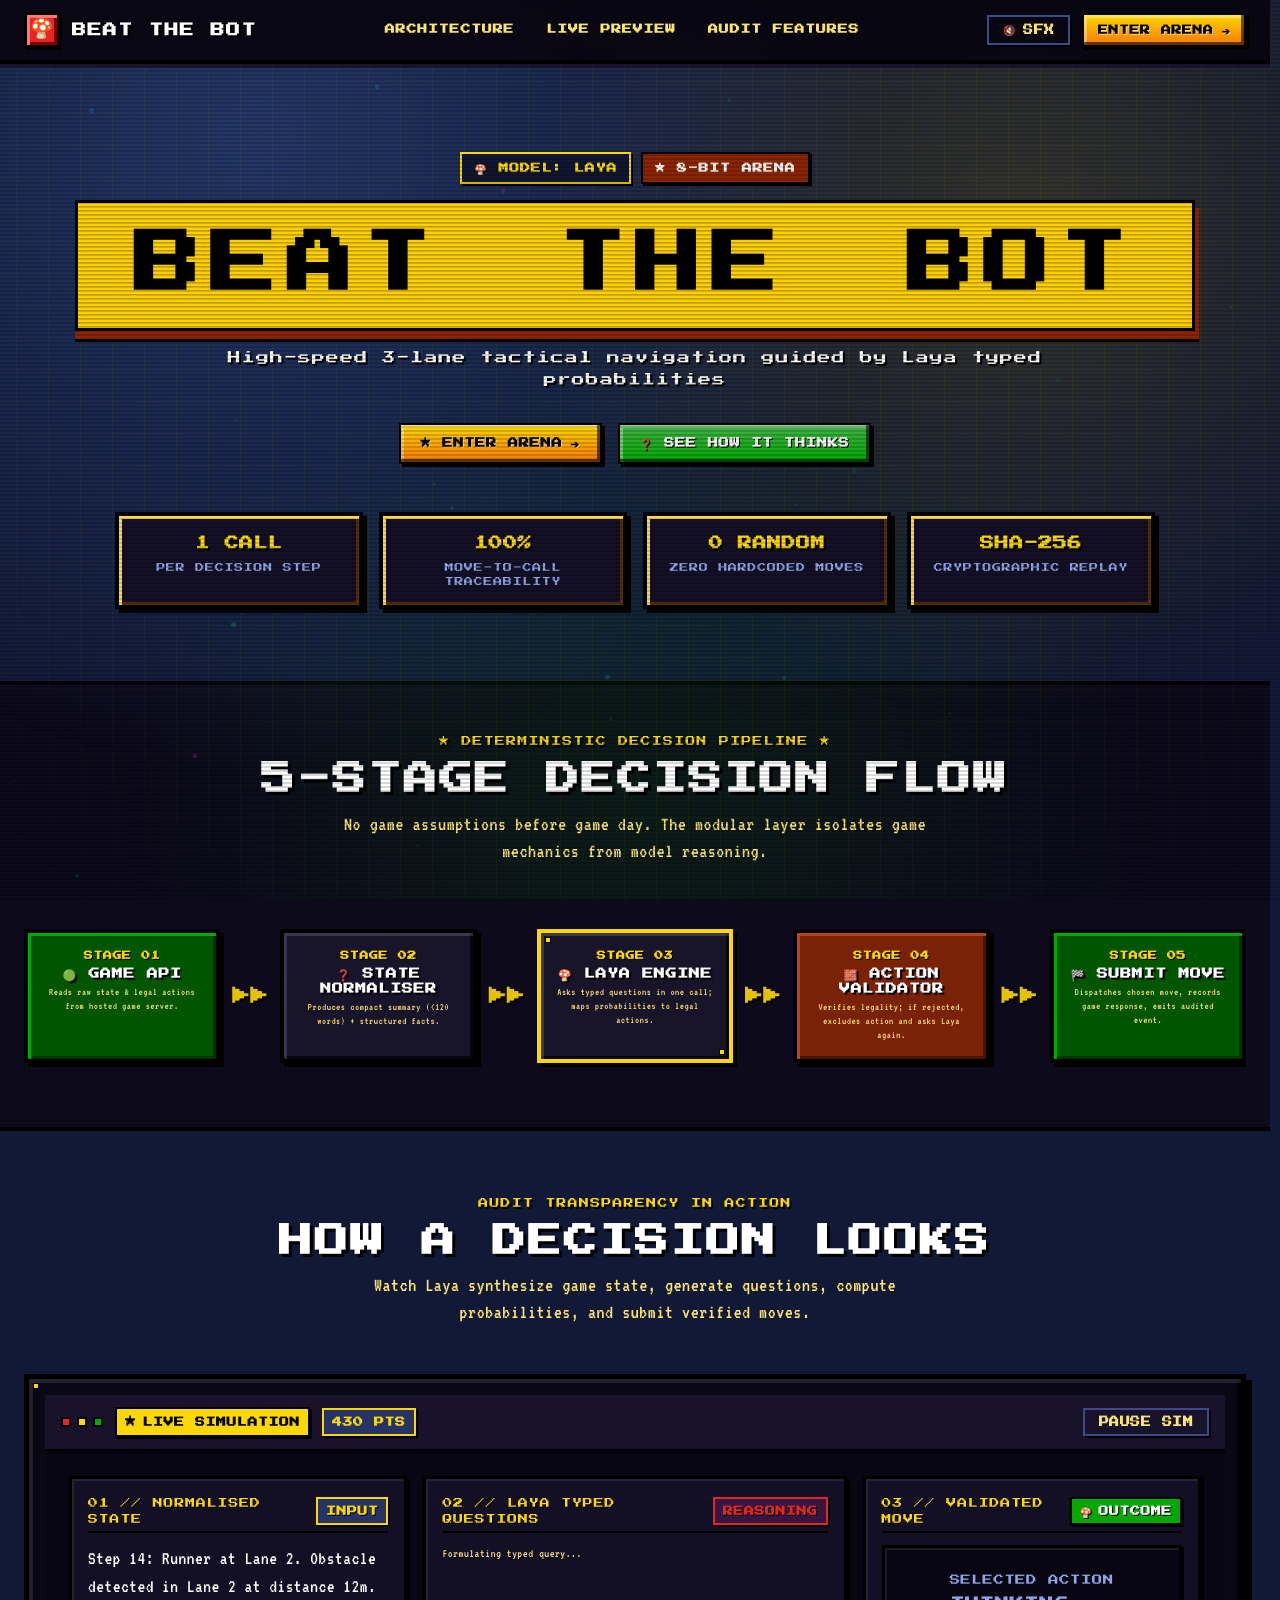
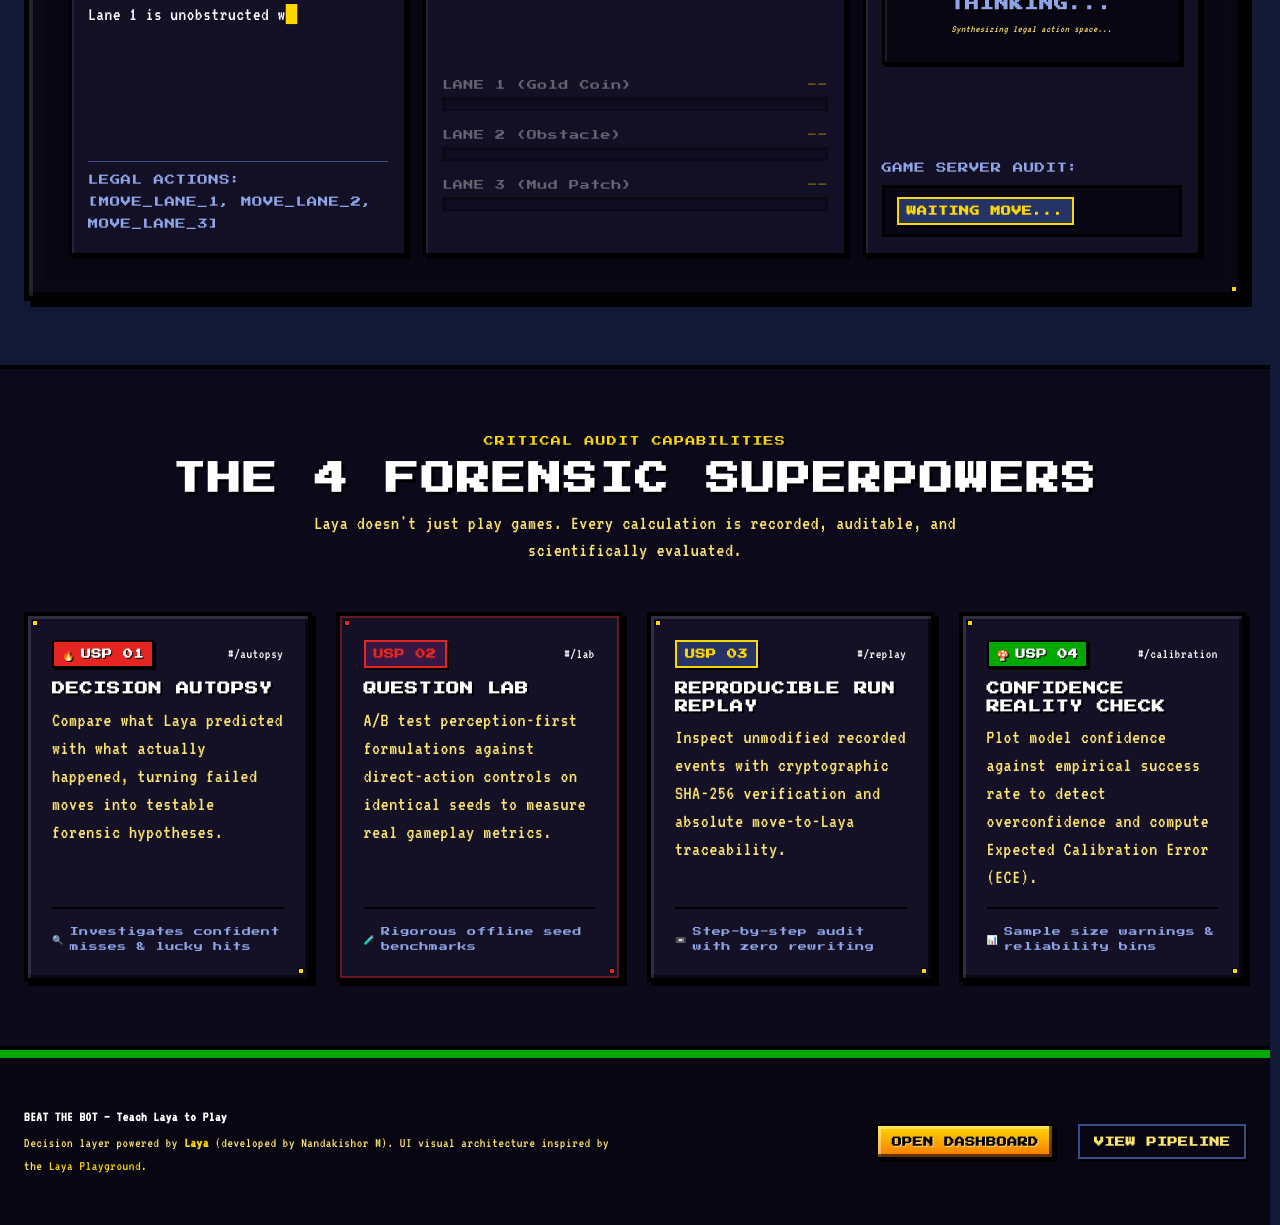
==== commit 30ac6072: "feat: add retro arcade web dashboard and UI panels" ====
--- a/web/index.html
+++ b/web/index.html
@@ -5,10 +5,13 @@
   <meta name="viewport" content="width=device-width, initial-scale=1.0">
   <meta name="description" content="Beat the Bot: Teach Laya to play hosted games. Every move logged. Every decision visible. Deterministic audit layer for hackathon autonomous gaming.">
   <title>BEAT THE BOT — Teach Laya to Play</title>
-  <link rel="stylesheet" href="css/tokens.css">
-  <link rel="stylesheet" href="css/base.css">
-  <link rel="stylesheet" href="css/components.css">
-  <link rel="stylesheet" href="css/landing.css">
+  <meta http-equiv="Cache-Control" content="no-cache, no-store, must-revalidate">
+  <meta http-equiv="Pragma" content="no-cache">
+  <meta http-equiv="Expires" content="0">
+  <link rel="stylesheet" href="css/tokens.css?v=20261014_hd">
+  <link rel="stylesheet" href="css/base.css?v=20261014_hd">
+  <link rel="stylesheet" href="css/components.css?v=20261014_hd">
+  <link rel="stylesheet" href="css/landing.css?v=20261014_hd">
 </head>
 <body>
   <!-- Ambient Cyber Overlays -->
--- a/web/css/base.css
+++ b/web/css/base.css
@@ -207,3 +207,92 @@
     scroll-behavior: auto !important;
   }
 }
+
+/* --- HD 8-Bit Retro Arcade Utilities --- */
+.bevel-3d {
+  border: 3px solid #000 !important;
+  box-shadow: 4px 4px 0 #000 !important;
+  border-radius: 0 !important;
+}
+
+/* Green victory bevels for high scores / winners */
+.bevel-green, .bevel-victory {
+  background: #00a800 !important;
+  border: 3px solid #000 !important;
+  box-shadow: 4px 4px 0 #000, inset 2px 2px 0 #62d866, inset -2px -2px 0 #004d00 !important;
+  color: #ffffff !important;
+  text-shadow: 1px 1px 0 #000 !important;
+  border-radius: 0 !important;
+}
+
+/* Amber bevels for uncertainty / rejected moves */
+.bevel-amber {
+  background: #f87800 !important;
+  border: 3px solid #000 !important;
+  box-shadow: 4px 4px 0 #000, inset 2px 2px 0 #ffaa44, inset -2px -2px 0 #883300 !important;
+  color: #ffffff !important;
+  text-shadow: 1px 1px 0 #000 !important;
+  border-radius: 0 !important;
+}
+
+/* Mario red bevels for calibration cutoffs / collisions / severe faults */
+.bevel-red, .bevel-cutoff {
+  background: #e52521 !important;
+  border: 3px solid #000 !important;
+  box-shadow: 4px 4px 0 #000, inset 2px 2px 0 #ff6666, inset -2px -2px 0 #7a0000 !important;
+  color: #ffffff !important;
+  text-shadow: 1px 1px 0 #000 !important;
+  border-radius: 0 !important;
+}
+
+/* Gold Question Block Bevel */
+.bevel-gold {
+  background: #fcd800 !important;
+  border: 3px solid #000 !important;
+  box-shadow: 4px 4px 0 #000, inset 2px 2px 0 #fff080, inset -2px -2px 0 #b38600 !important;
+  color: #000000 !important;
+  text-shadow: none !important;
+  border-radius: 0 !important;
+}
+
+/* Clean, high-contrast arcade headings with pixel text shadows */
+.arcade-heading {
+  font-family: var(--font-heading) !important;
+  text-shadow: 2px 2px 0 #000 !important;
+  text-transform: uppercase !important;
+  letter-spacing: 0.06em !important;
+}
+
+/* Consistent Arcade-style chamfered buttons & chips with tactile feedback */
+.arcade-chip {
+  display: inline-flex;
+  align-items: center;
+  gap: 6px;
+  padding: 4px 10px;
+  background: #141026;
+  border: 2px solid #000;
+  box-shadow: 2px 2px 0 #000, inset 1px 1px 0 rgba(255, 255, 255, 0.15);
+  border-radius: 0;
+  font-family: var(--font-heading);
+  font-size: 10px;
+  font-weight: 700;
+  letter-spacing: 0.05em;
+  color: var(--text-secondary);
+  cursor: pointer;
+  user-select: none;
+  transition: all var(--transition-fast);
+}
+
+.arcade-chip:hover {
+  background: var(--mario-yellow);
+  color: #000;
+  border-color: #000;
+  box-shadow: 3px 3px 0 #000;
+  transform: translate(-1px, -1px);
+}
+
+.arcade-chip:active {
+  transform: translate(1px, 1px);
+  box-shadow: 1px 1px 0 #000;
+}
+
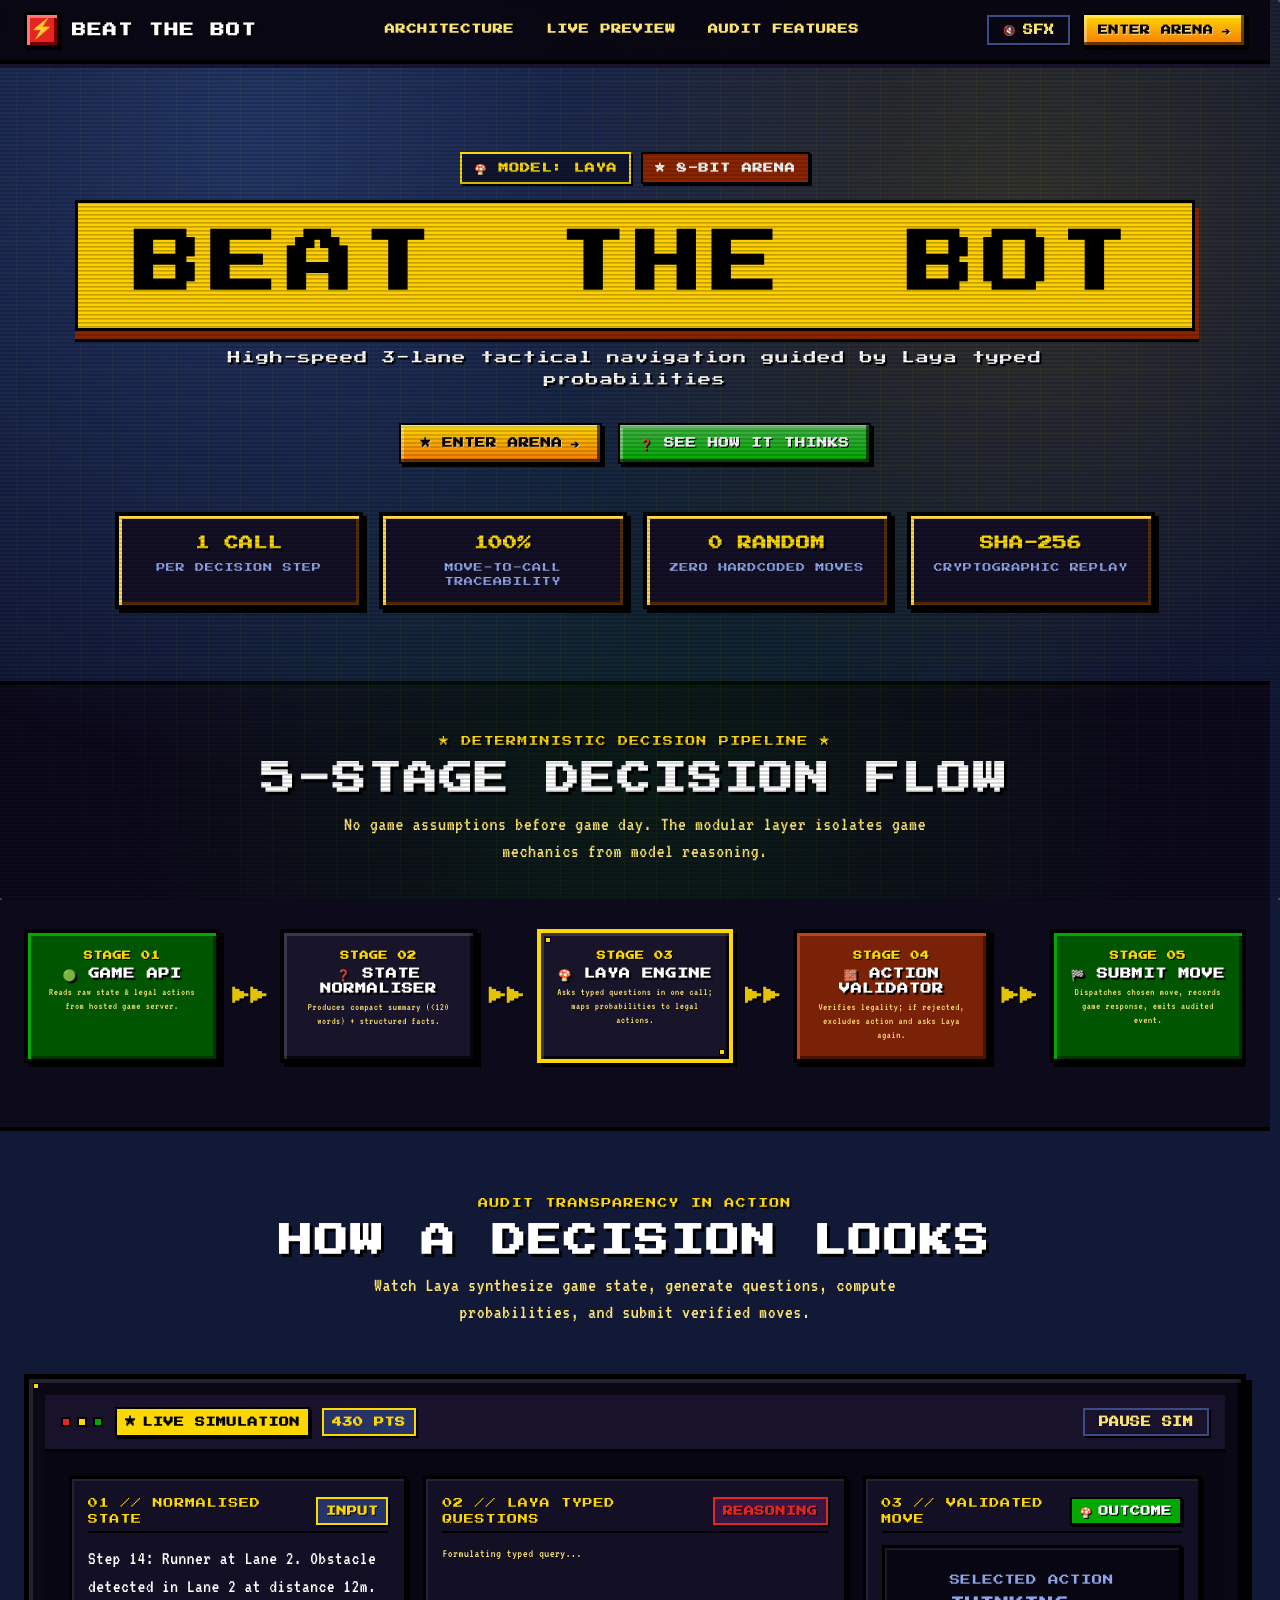
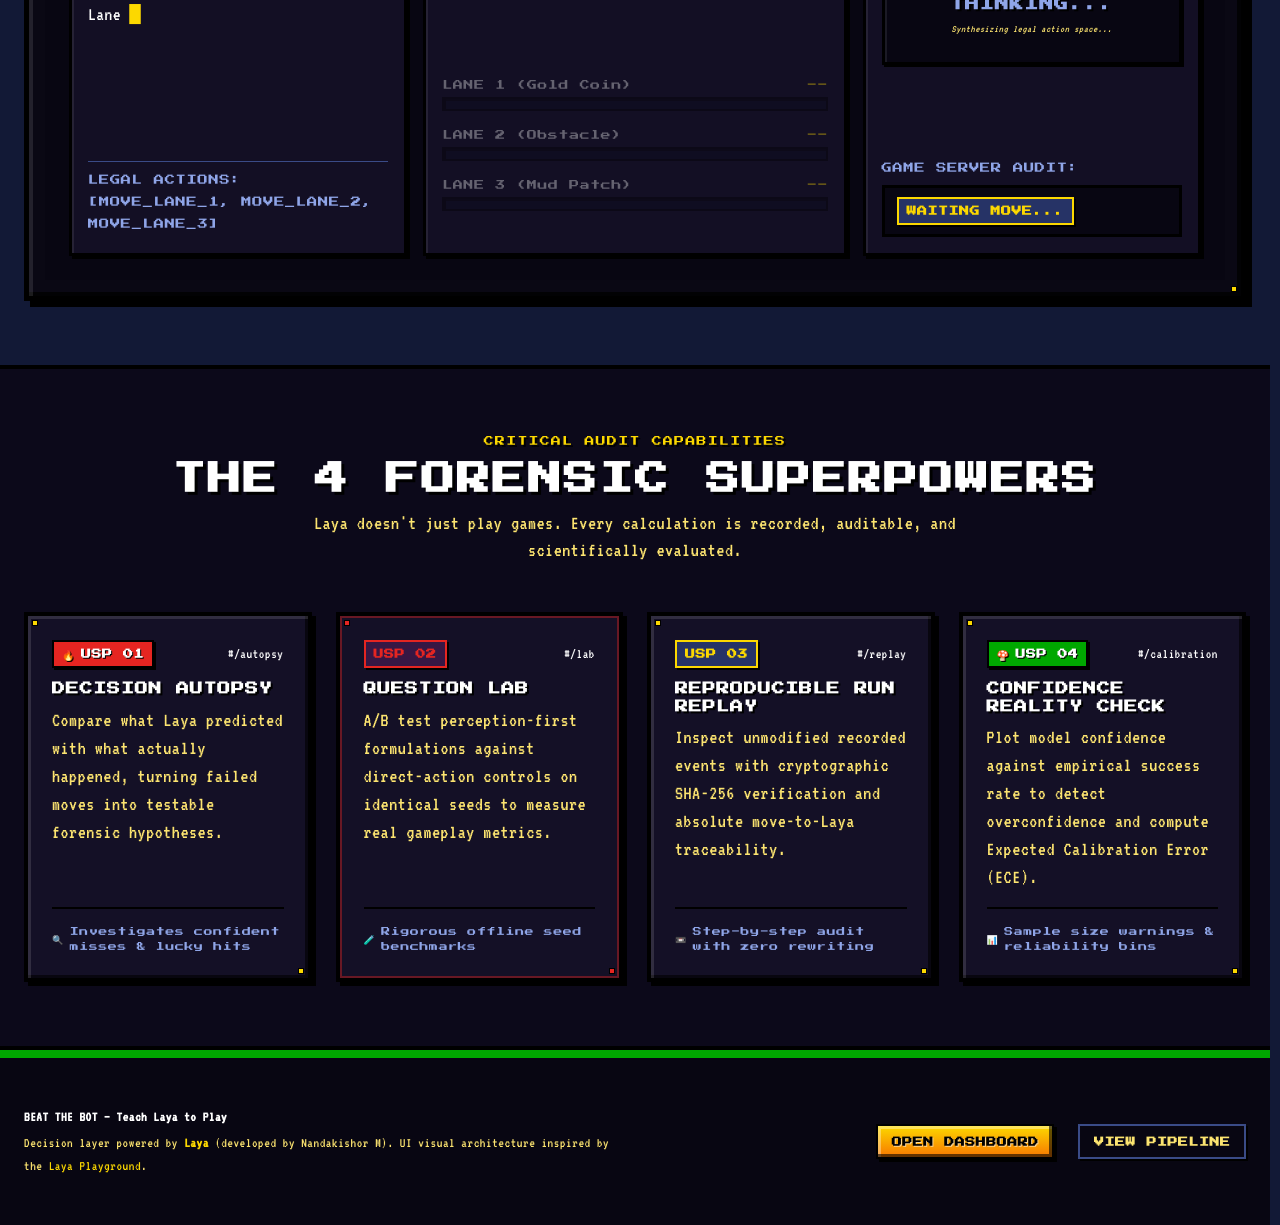
==== commit 44c90c9d: "feat: add web dashboard, live game canvas viewport, calibration panel, and associated CSS styling" ====
--- a/web/index.html
+++ b/web/index.html
@@ -23,7 +23,7 @@
   <header class="site-header">
     <div class="container nav-container">
       <a href="index.html" class="brand-logo" aria-label="Beat the Bot Home">
-        <span class="brand-icon" aria-hidden="true">🍄</span>
+        <span class="brand-icon" aria-hidden="true">⚡</span>
         <span class="brand-title">BEAT THE BOT</span>
       </a>
 
@@ -36,7 +36,7 @@
       </nav>
 
       <div style="display: flex; align-items: center; gap: var(--space-sm);">
-        <button id="btn-sound-toggle-landing" class="btn btn-ghost btn-sm" aria-label="Toggle 8-bit sound" title="Toggle Mario 8-bit sound">
+        <button id="btn-sound-toggle-landing" class="btn btn-ghost btn-sm" aria-label="Toggle 8-bit sound" title="Toggle 8-bit retro sound">
           <span id="sound-landing-icon">🔇</span>
           <span id="sound-landing-label">SFX</span>
         </button>
@@ -397,16 +397,16 @@
         });
       }
 
-      // Add Mario interactive effects on arena buttons
+      // Add arcade interactive effects on arena buttons
       const arenaButtons = document.querySelectorAll('#btn-header-arena, #btn-hero-arena');
       arenaButtons.forEach(btn => {
         btn.addEventListener('click', () => {
           playMarioJumpSound();
-          triggerMarioCoinPop(btn, 'LET\'S A GO!');
+          triggerMarioCoinPop(btn, 'ENTER!');
         });
       });
 
-      // Interactive Mario Question & Brick Blocks
+      // Interactive arcade blocks
       document.querySelectorAll('.stat-item, .pipeline-node').forEach(block => {
         block.style.cursor = 'pointer';
         block.addEventListener('click', () => {
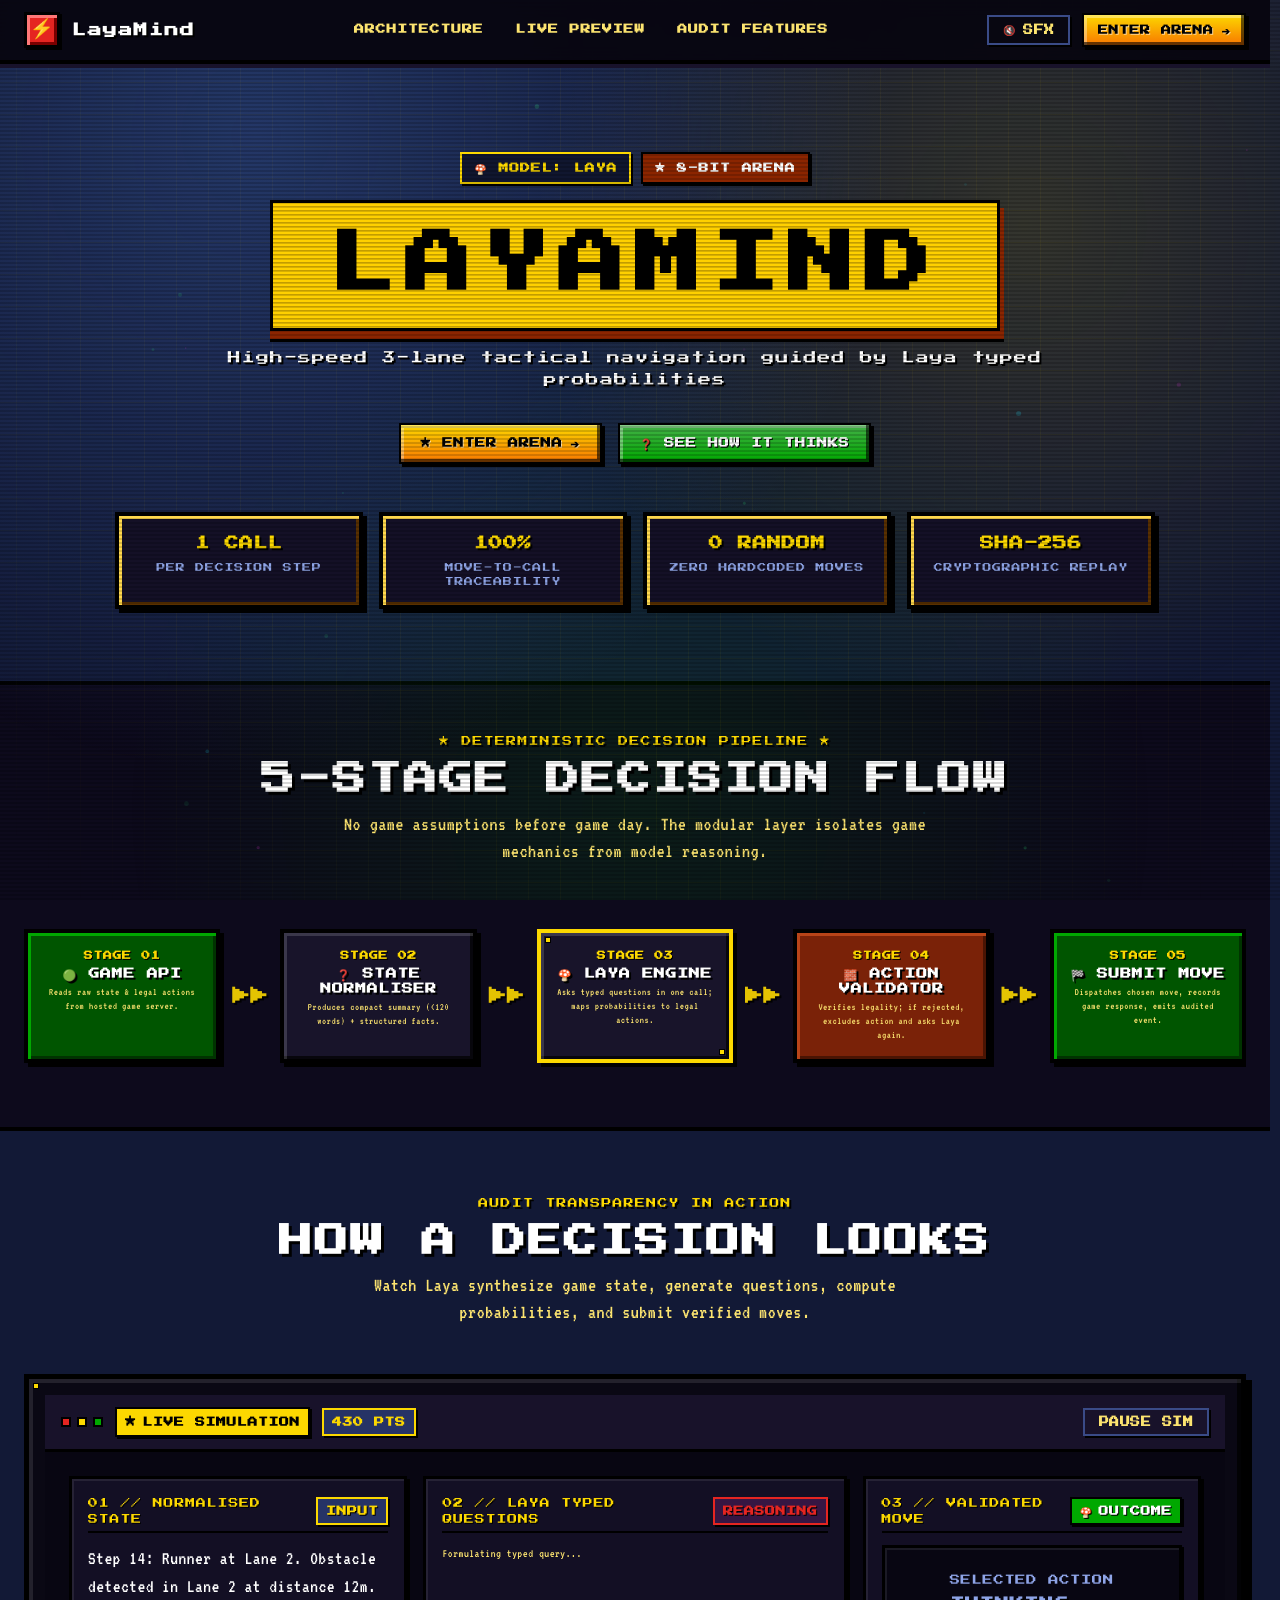
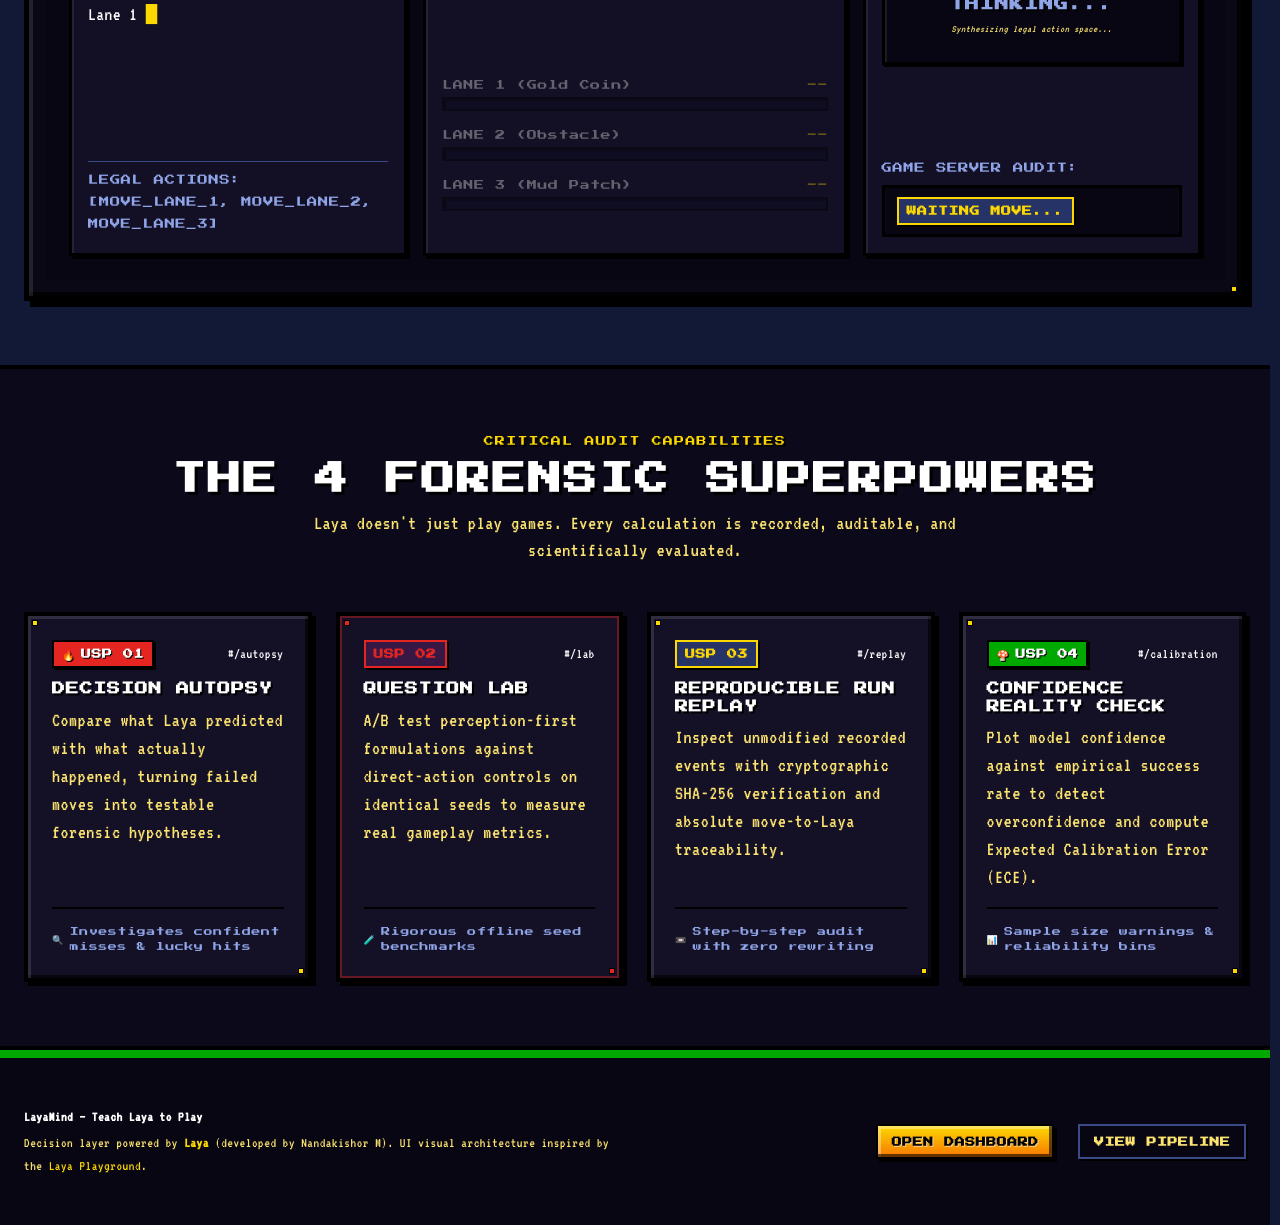
==== commit cfae26d7: "feat: add web dashboard interface and Laya model architecture panel" ====
--- a/web/index.html
+++ b/web/index.html
@@ -3,8 +3,8 @@
 <head>
   <meta charset="UTF-8">
   <meta name="viewport" content="width=device-width, initial-scale=1.0">
-  <meta name="description" content="Beat the Bot: Teach Laya to play hosted games. Every move logged. Every decision visible. Deterministic audit layer for hackathon autonomous gaming.">
-  <title>BEAT THE BOT — Teach Laya to Play</title>
+  <meta name="description" content="LayaMind: Teach Laya to play hosted games. Every move logged. Every decision visible. Deterministic audit layer for hackathon autonomous gaming.">
+  <title>LayaMind — Teach Laya to Play</title>
   <meta http-equiv="Cache-Control" content="no-cache, no-store, must-revalidate">
   <meta http-equiv="Pragma" content="no-cache">
   <meta http-equiv="Expires" content="0">
@@ -22,9 +22,9 @@
   <!-- Header / Navigation -->
   <header class="site-header">
     <div class="container nav-container">
-      <a href="index.html" class="brand-logo" aria-label="Beat the Bot Home">
+      <a href="index.html" class="brand-logo" aria-label="LayaMind Home">
         <span class="brand-icon" aria-hidden="true">⚡</span>
-        <span class="brand-title">BEAT THE BOT</span>
+        <span class="brand-title">LayaMind</span>
       </a>
 
       <nav aria-label="Main Navigation">
@@ -57,7 +57,7 @@
       </div>
 
       <div class="hero-banner-wrapper">
-        <h1 id="hero-heading" class="hero-title-banner">BEAT THE BOT</h1>
+        <h1 id="hero-heading" class="hero-title-banner">LayaMind</h1>
       </div>
       <p class="hero-tagline">
         High-speed 3-lane tactical navigation guided by Laya typed probabilities
@@ -339,7 +339,7 @@
     <div class="container footer-content">
       <div class="footer-credits">
         <p style="margin-bottom: 4px; color: var(--text-primary); font-weight: 600;">
-          BEAT THE BOT — Teach Laya to Play
+          LayaMind — Teach Laya to Play
         </p>
         <p style="margin-bottom: 0;">
           Decision layer powered by <strong>Laya</strong> (developed by Nandakishor M). 
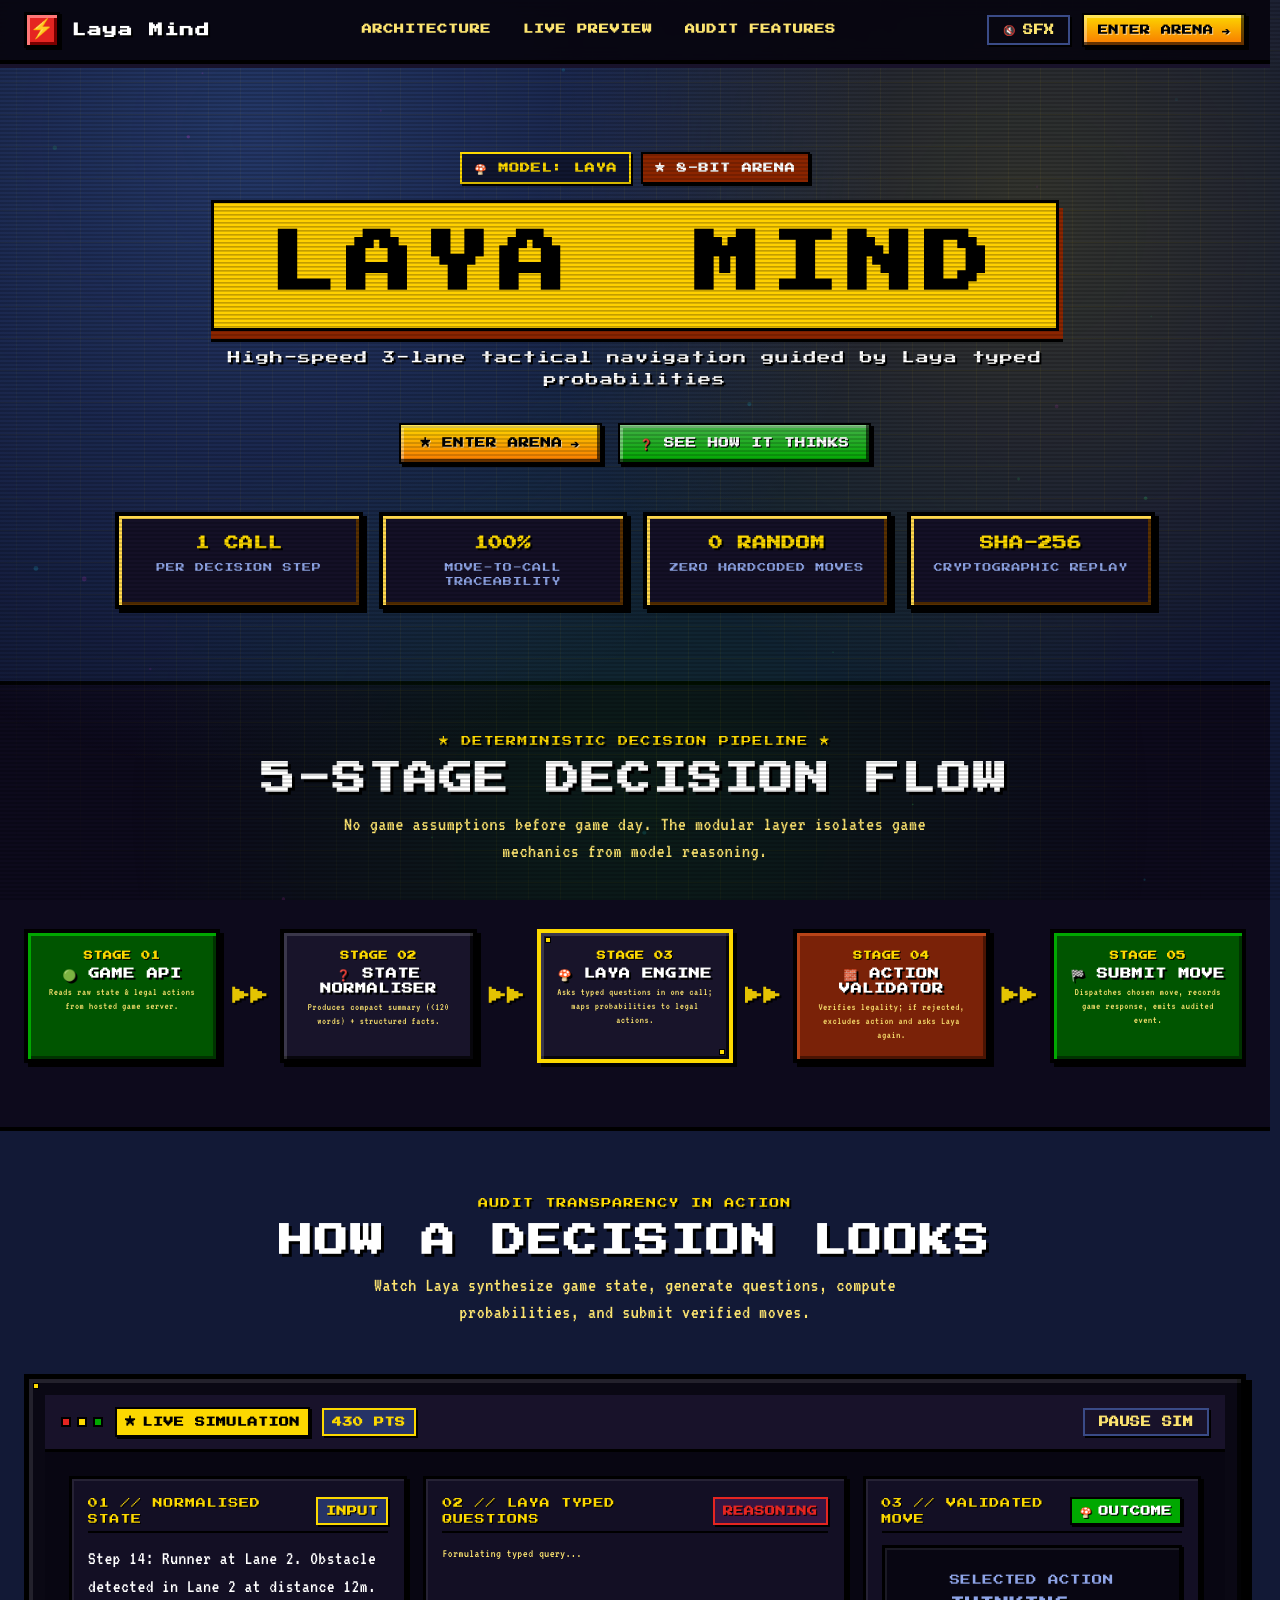
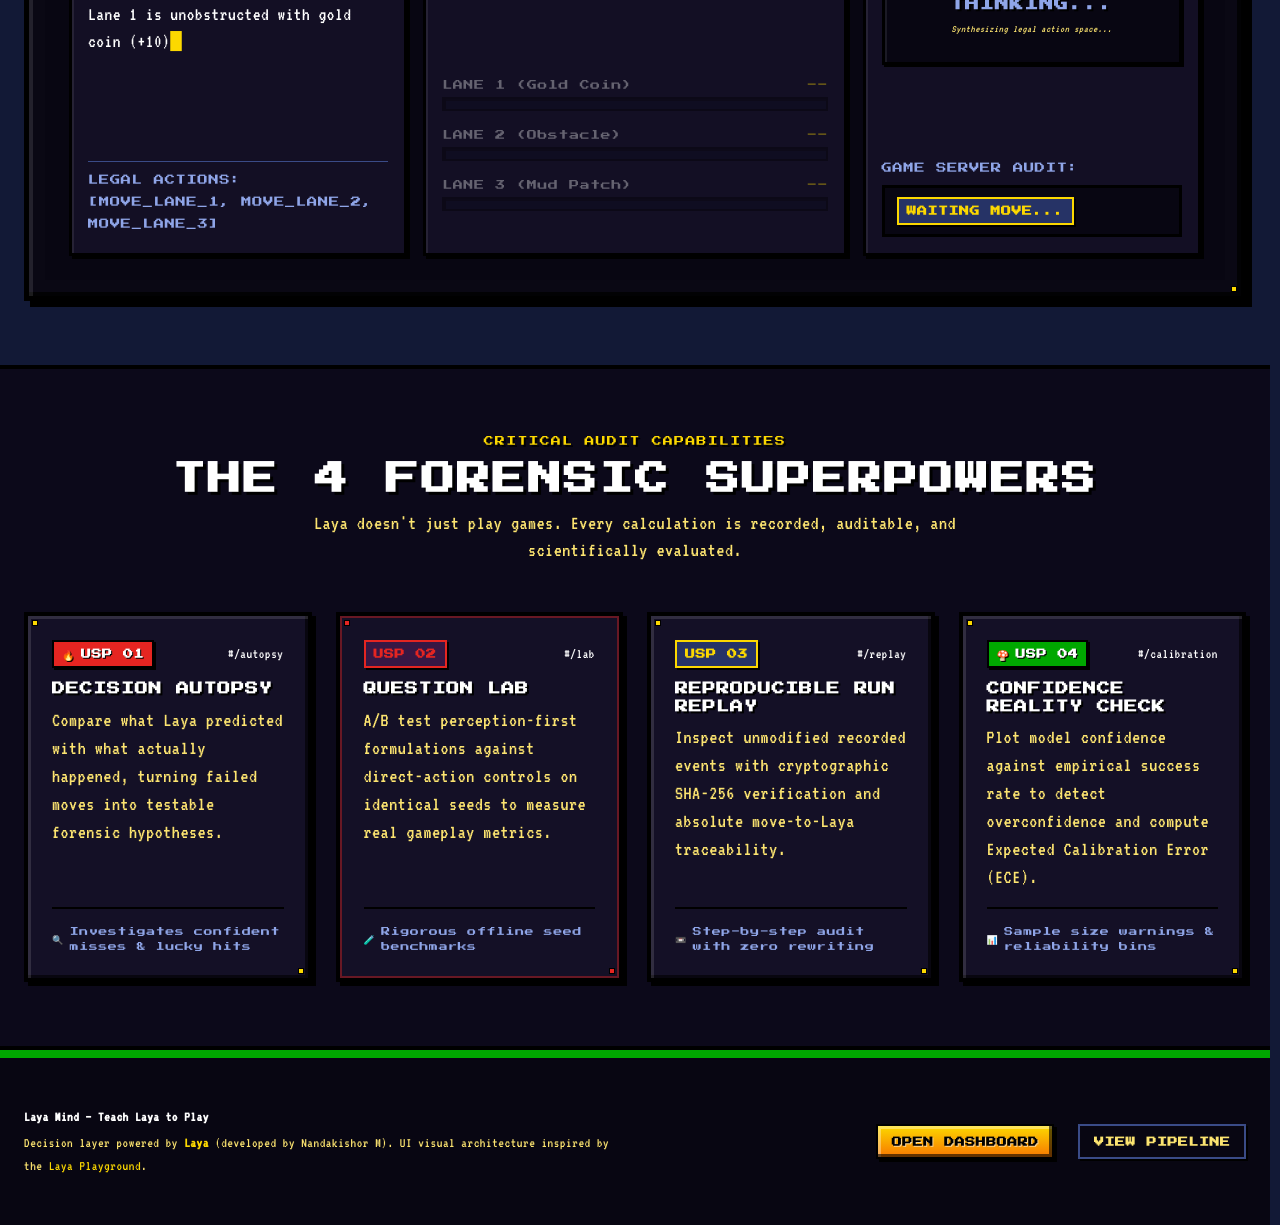
==== commit dd61dbd7: "docs: create frontend design notes and index page for web interface" ====
--- a/web/index.html
+++ b/web/index.html
@@ -3,8 +3,8 @@
 <head>
   <meta charset="UTF-8">
   <meta name="viewport" content="width=device-width, initial-scale=1.0">
-  <meta name="description" content="LayaMind: Teach Laya to play hosted games. Every move logged. Every decision visible. Deterministic audit layer for hackathon autonomous gaming.">
-  <title>LayaMind — Teach Laya to Play</title>
+  <meta name="description" content="Laya Mind: Teach Laya to play hosted games. Every move logged. Every decision visible. Deterministic audit layer for hackathon autonomous gaming.">
+  <title>Laya Mind — Teach Laya to Play</title>
   <meta http-equiv="Cache-Control" content="no-cache, no-store, must-revalidate">
   <meta http-equiv="Pragma" content="no-cache">
   <meta http-equiv="Expires" content="0">
@@ -22,9 +22,9 @@
   <!-- Header / Navigation -->
   <header class="site-header">
     <div class="container nav-container">
-      <a href="index.html" class="brand-logo" aria-label="LayaMind Home">
+      <a href="index.html" class="brand-logo" aria-label="Laya Mind Home">
         <span class="brand-icon" aria-hidden="true">⚡</span>
-        <span class="brand-title">LayaMind</span>
+        <span class="brand-title">Laya Mind</span>
       </a>
 
       <nav aria-label="Main Navigation">
@@ -57,7 +57,7 @@
       </div>
 
       <div class="hero-banner-wrapper">
-        <h1 id="hero-heading" class="hero-title-banner">LayaMind</h1>
+        <h1 id="hero-heading" class="hero-title-banner">Laya Mind</h1>
       </div>
       <p class="hero-tagline">
         High-speed 3-lane tactical navigation guided by Laya typed probabilities
@@ -339,7 +339,7 @@
     <div class="container footer-content">
       <div class="footer-credits">
         <p style="margin-bottom: 4px; color: var(--text-primary); font-weight: 600;">
-          LayaMind — Teach Laya to Play
+          Laya Mind — Teach Laya to Play
         </p>
         <p style="margin-bottom: 0;">
           Decision layer powered by <strong>Laya</strong> (developed by Nandakishor M). 
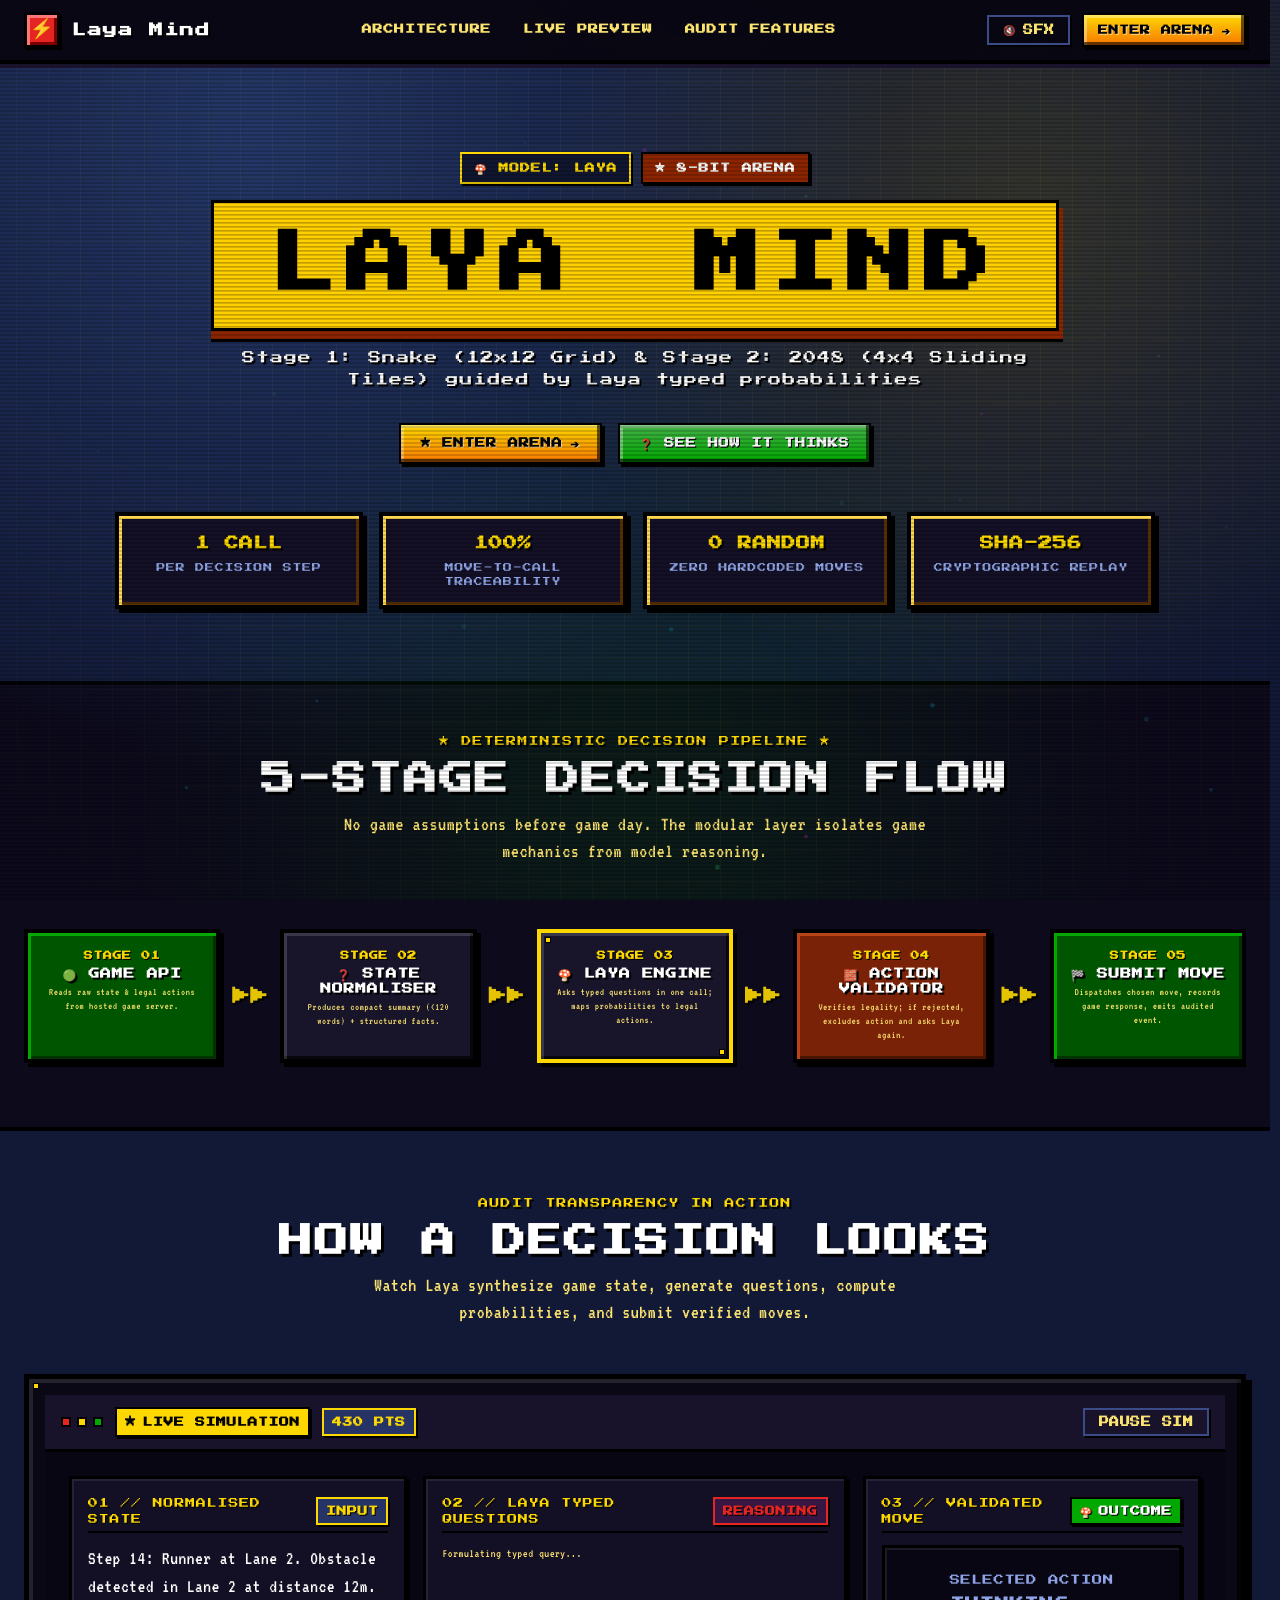
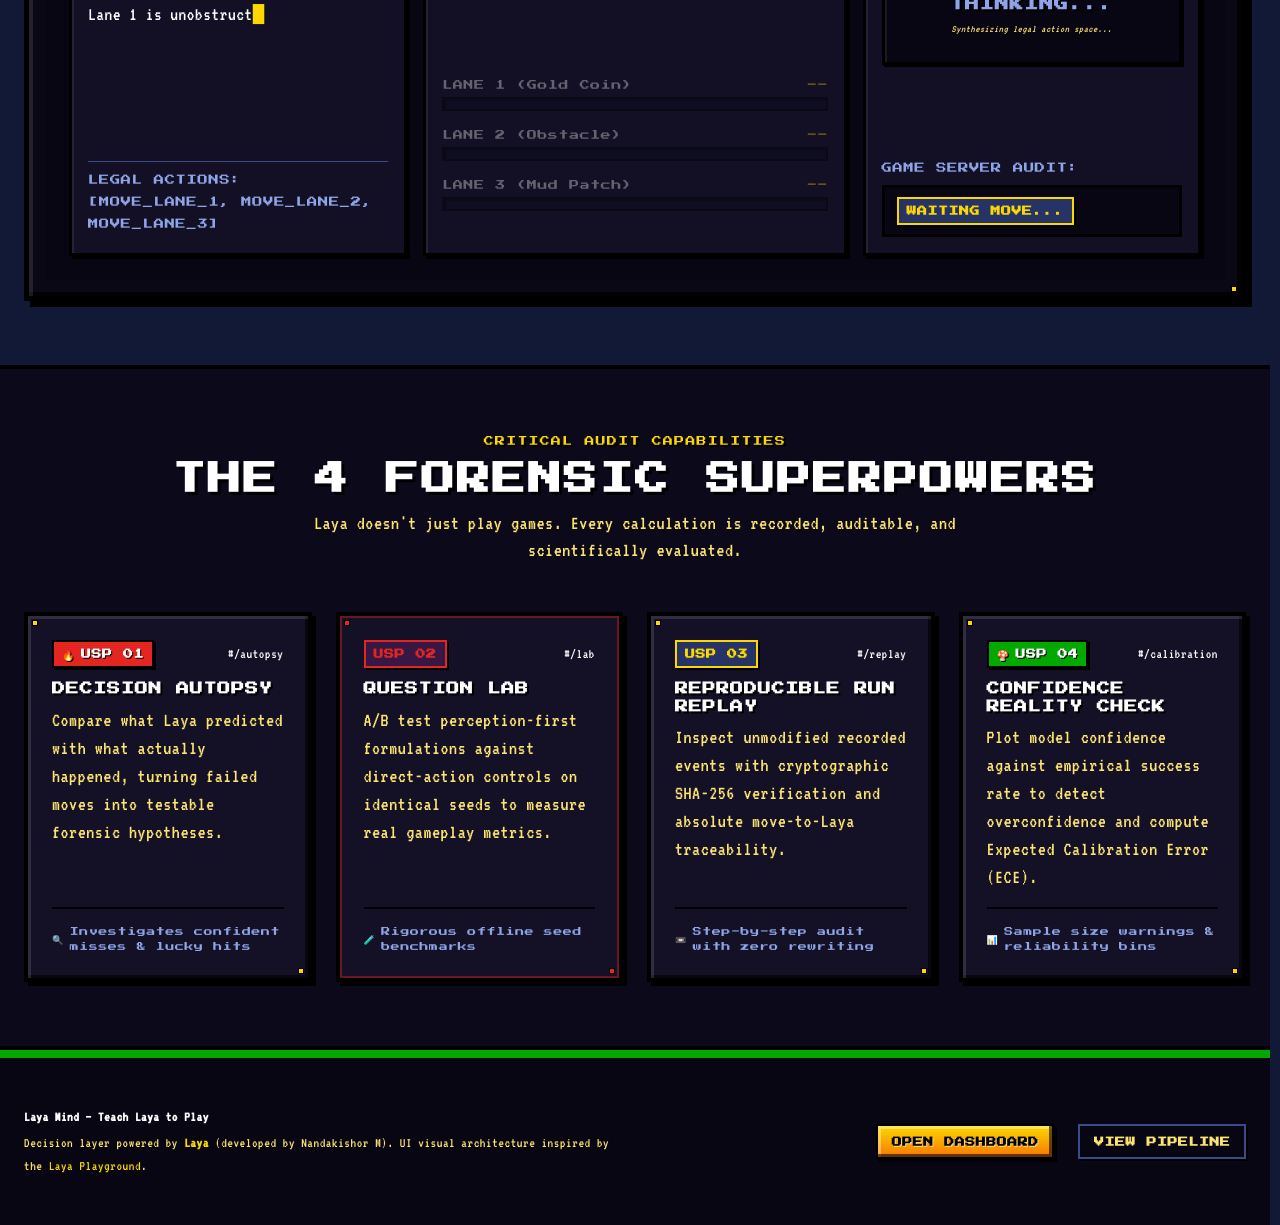
==== commit 3aaffd0b: "feat: replace legacy games with Prompt 6 games (Stage 1 Snake and Stage 2 2048)" ====
--- a/web/index.html
+++ b/web/index.html
@@ -60,7 +60,7 @@
         <h1 id="hero-heading" class="hero-title-banner">Laya Mind</h1>
       </div>
       <p class="hero-tagline">
-        High-speed 3-lane tactical navigation guided by Laya typed probabilities
+        TopGameAI Arena — Stage 1: Snake &amp; Stage 2: 2048 guided by Laya typed probabilities
       </p>
 
       <div class="hero-actions">
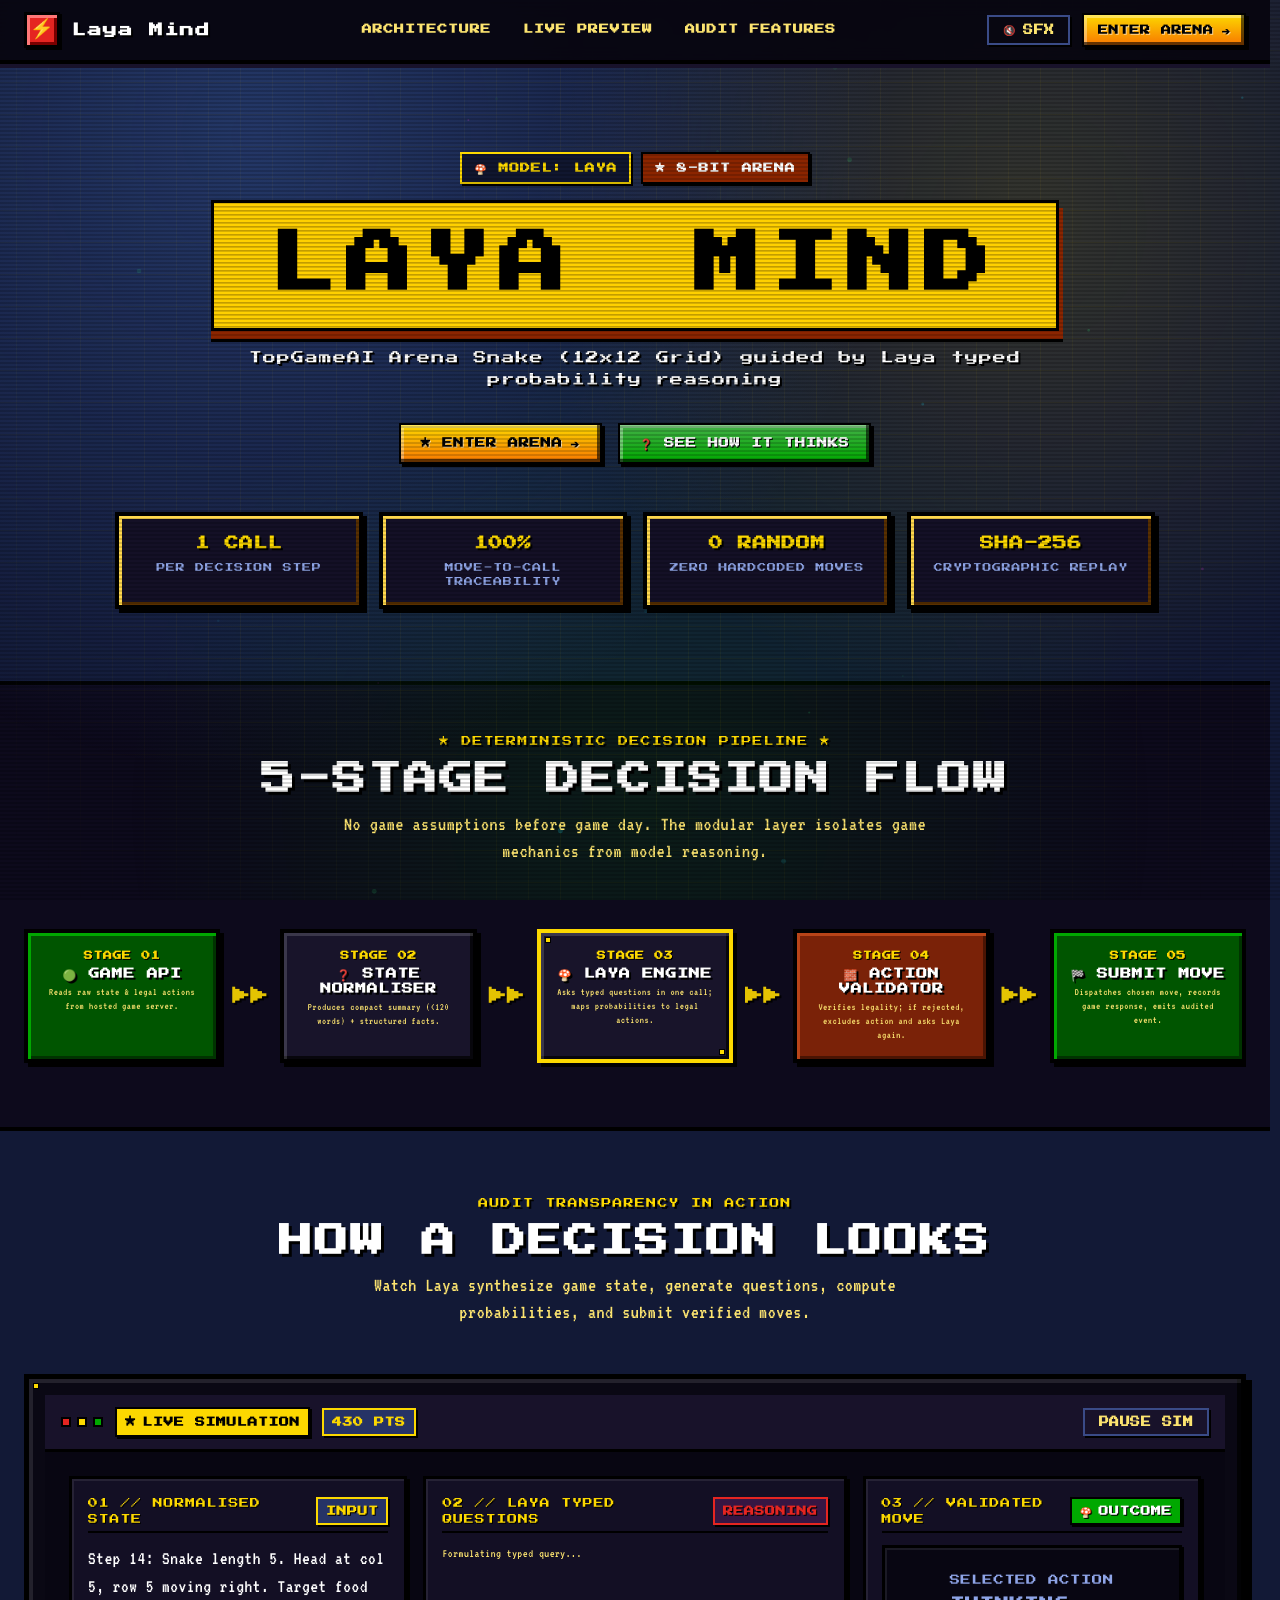
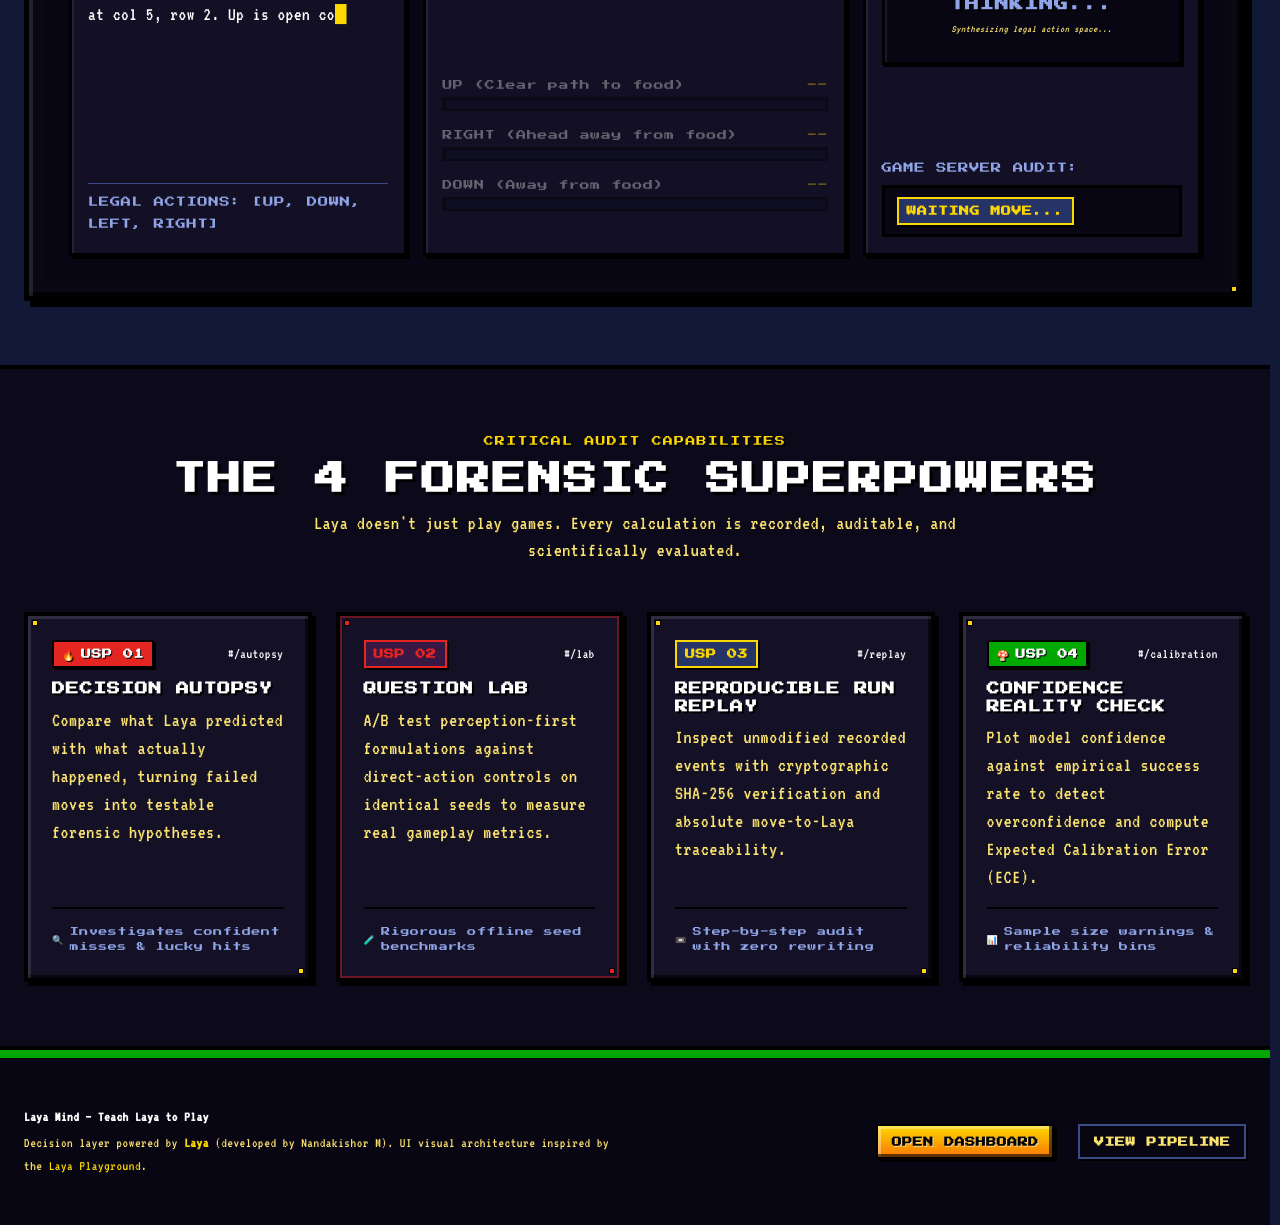
==== commit 6a32aad7: "feat: enforce TopGameAI Arena Snake as exclusive game and purge legacy game logic" ====
--- a/web/index.html
+++ b/web/index.html
@@ -60,7 +60,7 @@
         <h1 id="hero-heading" class="hero-title-banner">Laya Mind</h1>
       </div>
       <p class="hero-tagline">
-        TopGameAI Arena — Stage 1: Snake &amp; Stage 2: 2048 guided by Laya typed probabilities
+        TopGameAI Arena — Snake (12x12 Grid) guided by Laya typed probability reasoning
       </p>
 
       <div class="hero-actions">
@@ -193,7 +193,7 @@
             </div>
             <div style="margin-top: auto; padding-top: var(--space-xs); border-top: 1px solid var(--border-subtle);">
               <span style="font-size: var(--text-xs); color: var(--text-muted); font-family: var(--font-mono);">
-                LEGAL ACTIONS: [MOVE_LANE_1, MOVE_LANE_2, MOVE_LANE_3]
+                LEGAL ACTIONS: [UP, DOWN, LEFT, RIGHT]
               </span>
             </div>
           </div>
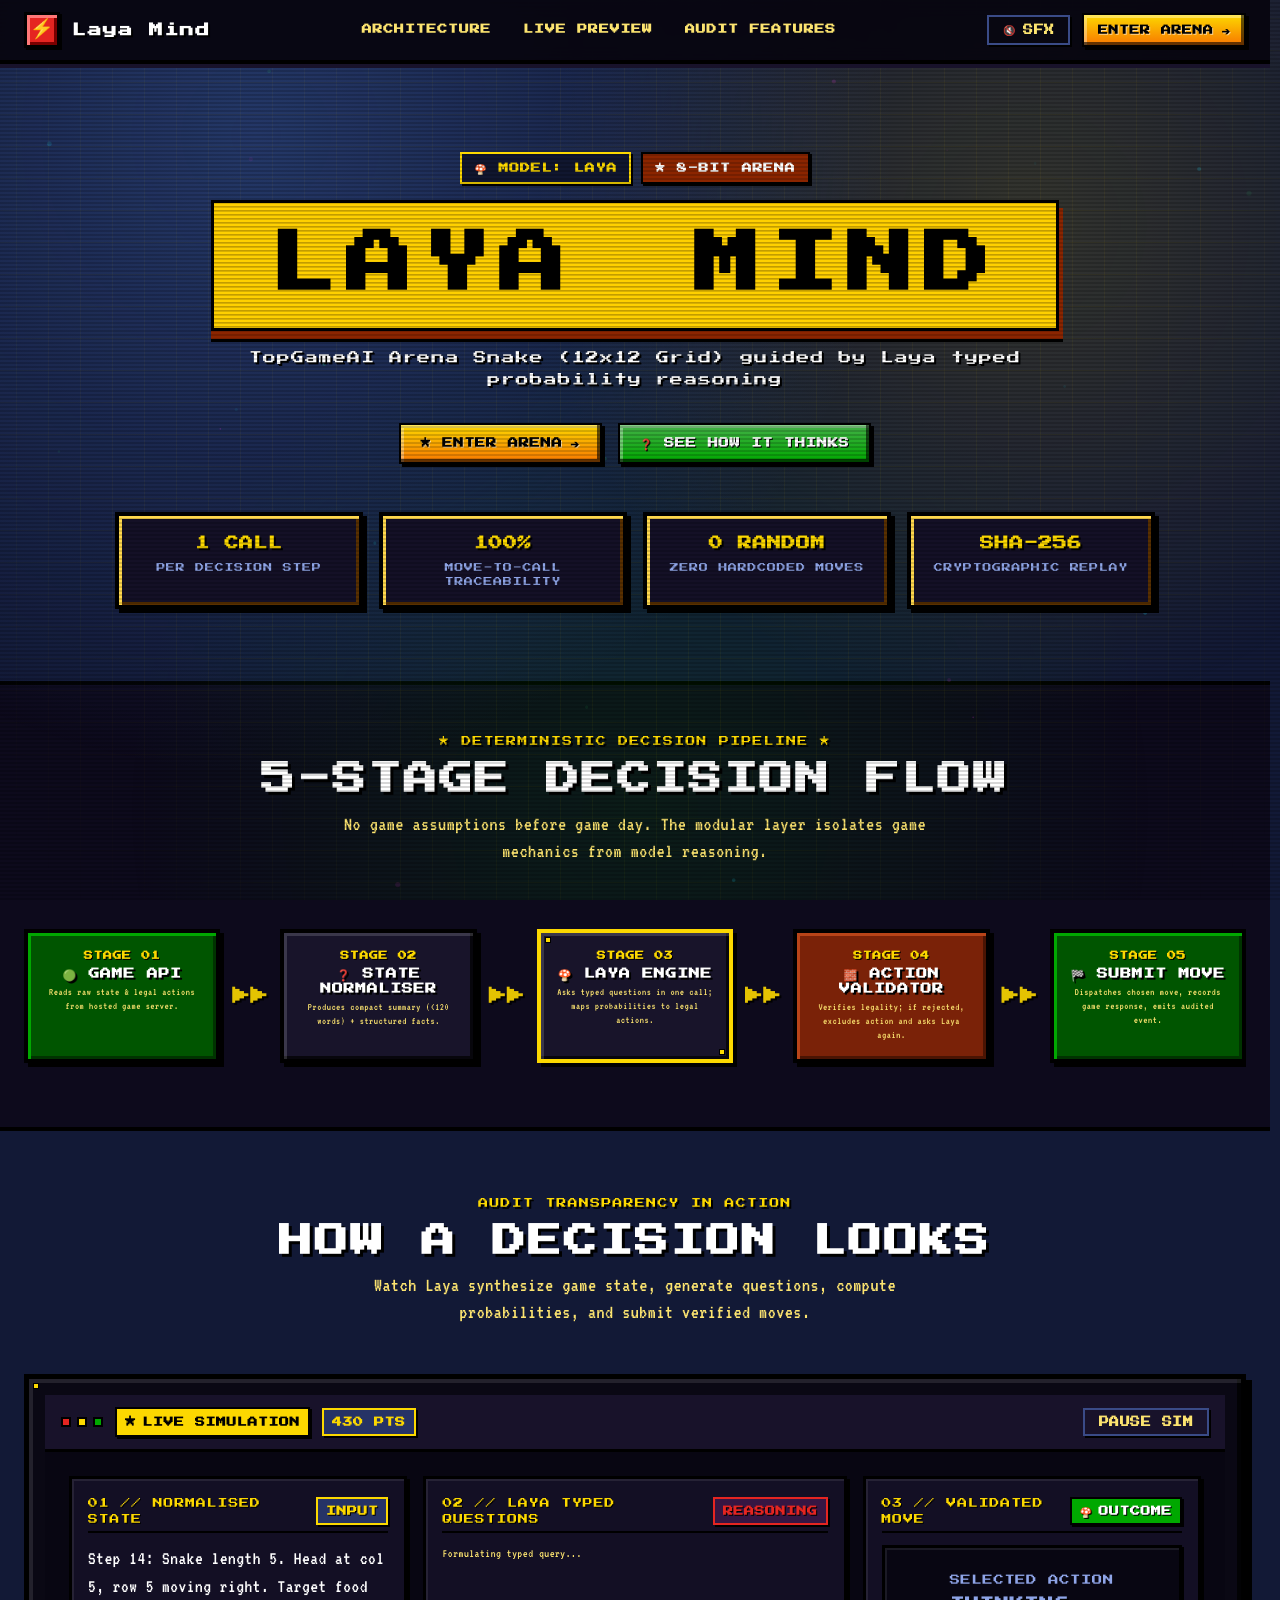
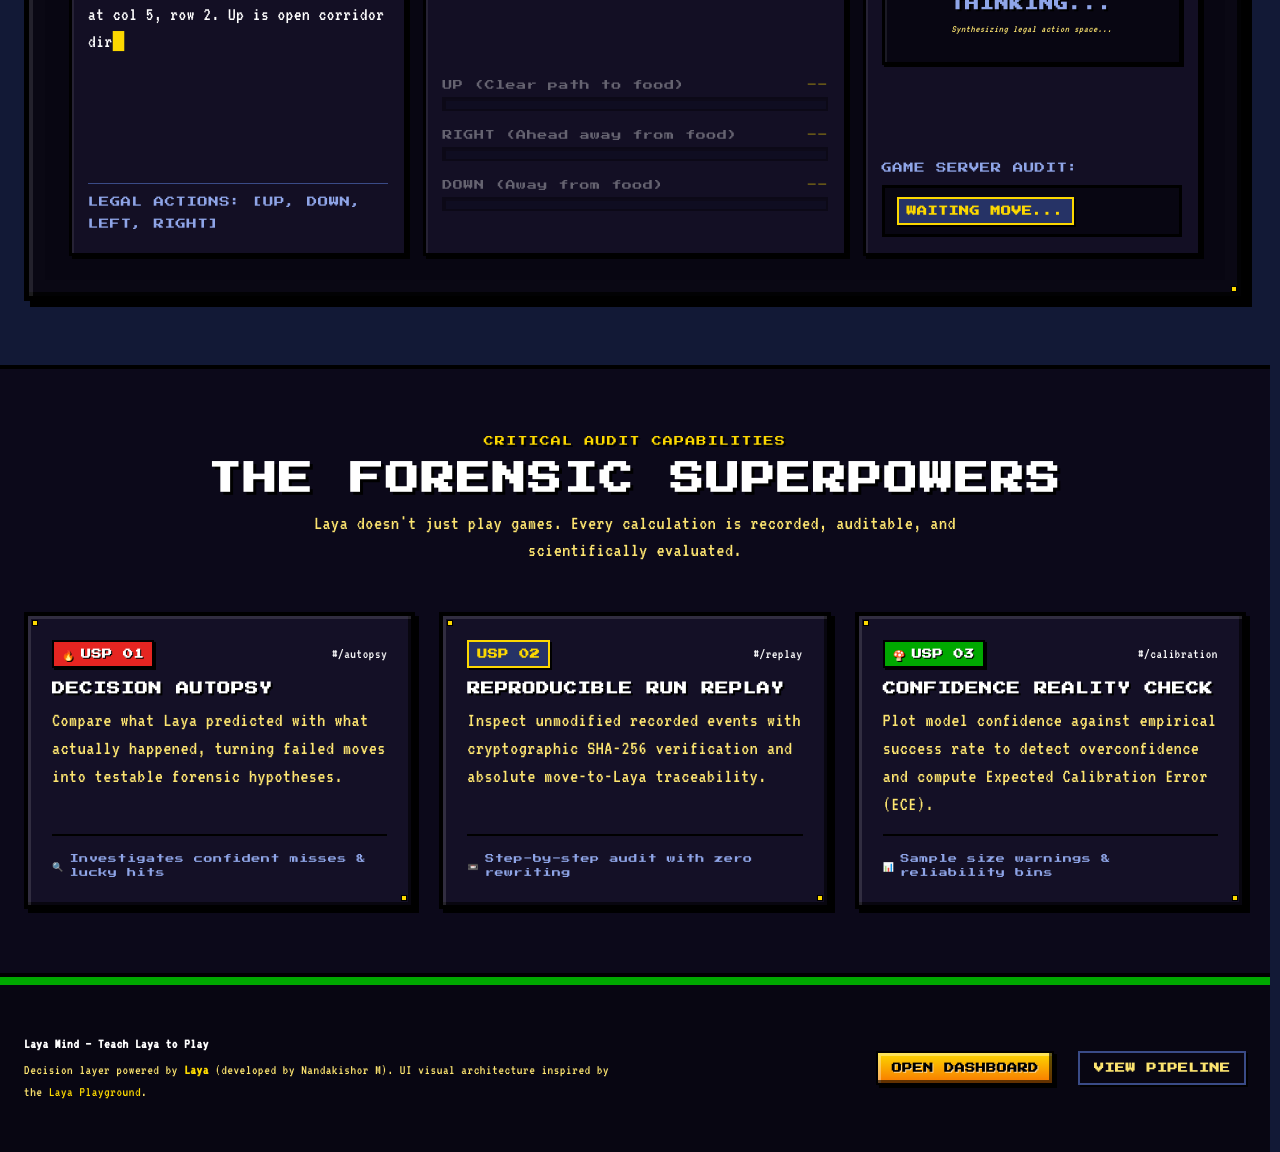
==== commit 21a1c88b: "feat(web): remove Question Lab tab and references from website" ====
--- a/web/index.html
+++ b/web/index.html
@@ -250,7 +250,7 @@
     <section id="usps" class="usp-section container" aria-labelledby="usps-heading">
       <div class="section-header">
         <div class="section-tag">CRITICAL AUDIT CAPABILITIES</div>
-        <h2 id="usps-heading" class="section-title">THE 4 FORENSIC SUPERPOWERS</h2>
+        <h2 id="usps-heading" class="section-title">THE FORENSIC SUPERPOWERS</h2>
         <p class="section-desc">
           Laya doesn't just play games. Every calculation is recorded, auditable, and scientifically evaluated.
         </p>
@@ -275,29 +275,11 @@
           </div>
         </article>
 
-        <!-- USP 2: Question Lab -->
-        <article class="hud-card card-interactive usp-card card-magenta">
-          <div class="usp-card-top">
-            <div class="usp-badge-row">
-              <span class="badge" style="background: rgba(255, 61, 242, 0.15); color: var(--neon-magenta); border-color: var(--neon-magenta);">USP 02</span>
-              <span class="kbd">#/lab</span>
-            </div>
-            <h3 class="usp-title">Question Lab</h3>
-            <p class="usp-sentence">
-              A/B test perception-first formulations against direct-action controls on identical seeds to measure real gameplay metrics.
-            </p>
-          </div>
-          <div class="usp-card-footer">
-            <span aria-hidden="true">🧪</span>
-            <span>Rigorous offline seed benchmarks</span>
-          </div>
-        </article>
-
-        <!-- USP 3: Reproducible Run Replay -->
+        <!-- USP 2: Reproducible Run Replay -->
         <article class="hud-card card-interactive usp-card">
           <div class="usp-card-top">
             <div class="usp-badge-row">
-              <span class="badge badge-cyan">USP 03</span>
+              <span class="badge badge-cyan">USP 02</span>
               <span class="kbd">#/replay</span>
             </div>
             <h3 class="usp-title">Reproducible Run Replay</h3>
@@ -311,11 +293,11 @@
           </div>
         </article>
 
-        <!-- USP 4: Confidence Reality Check -->
+        <!-- USP 3: Confidence Reality Check -->
         <article class="hud-card card-interactive usp-card">
           <div class="usp-card-top">
             <div class="usp-badge-row">
-              <span class="badge badge-good">USP 04</span>
+              <span class="badge badge-good">USP 03</span>
               <span class="kbd">#/calibration</span>
             </div>
             <h3 class="usp-title">Confidence Reality Check</h3>
